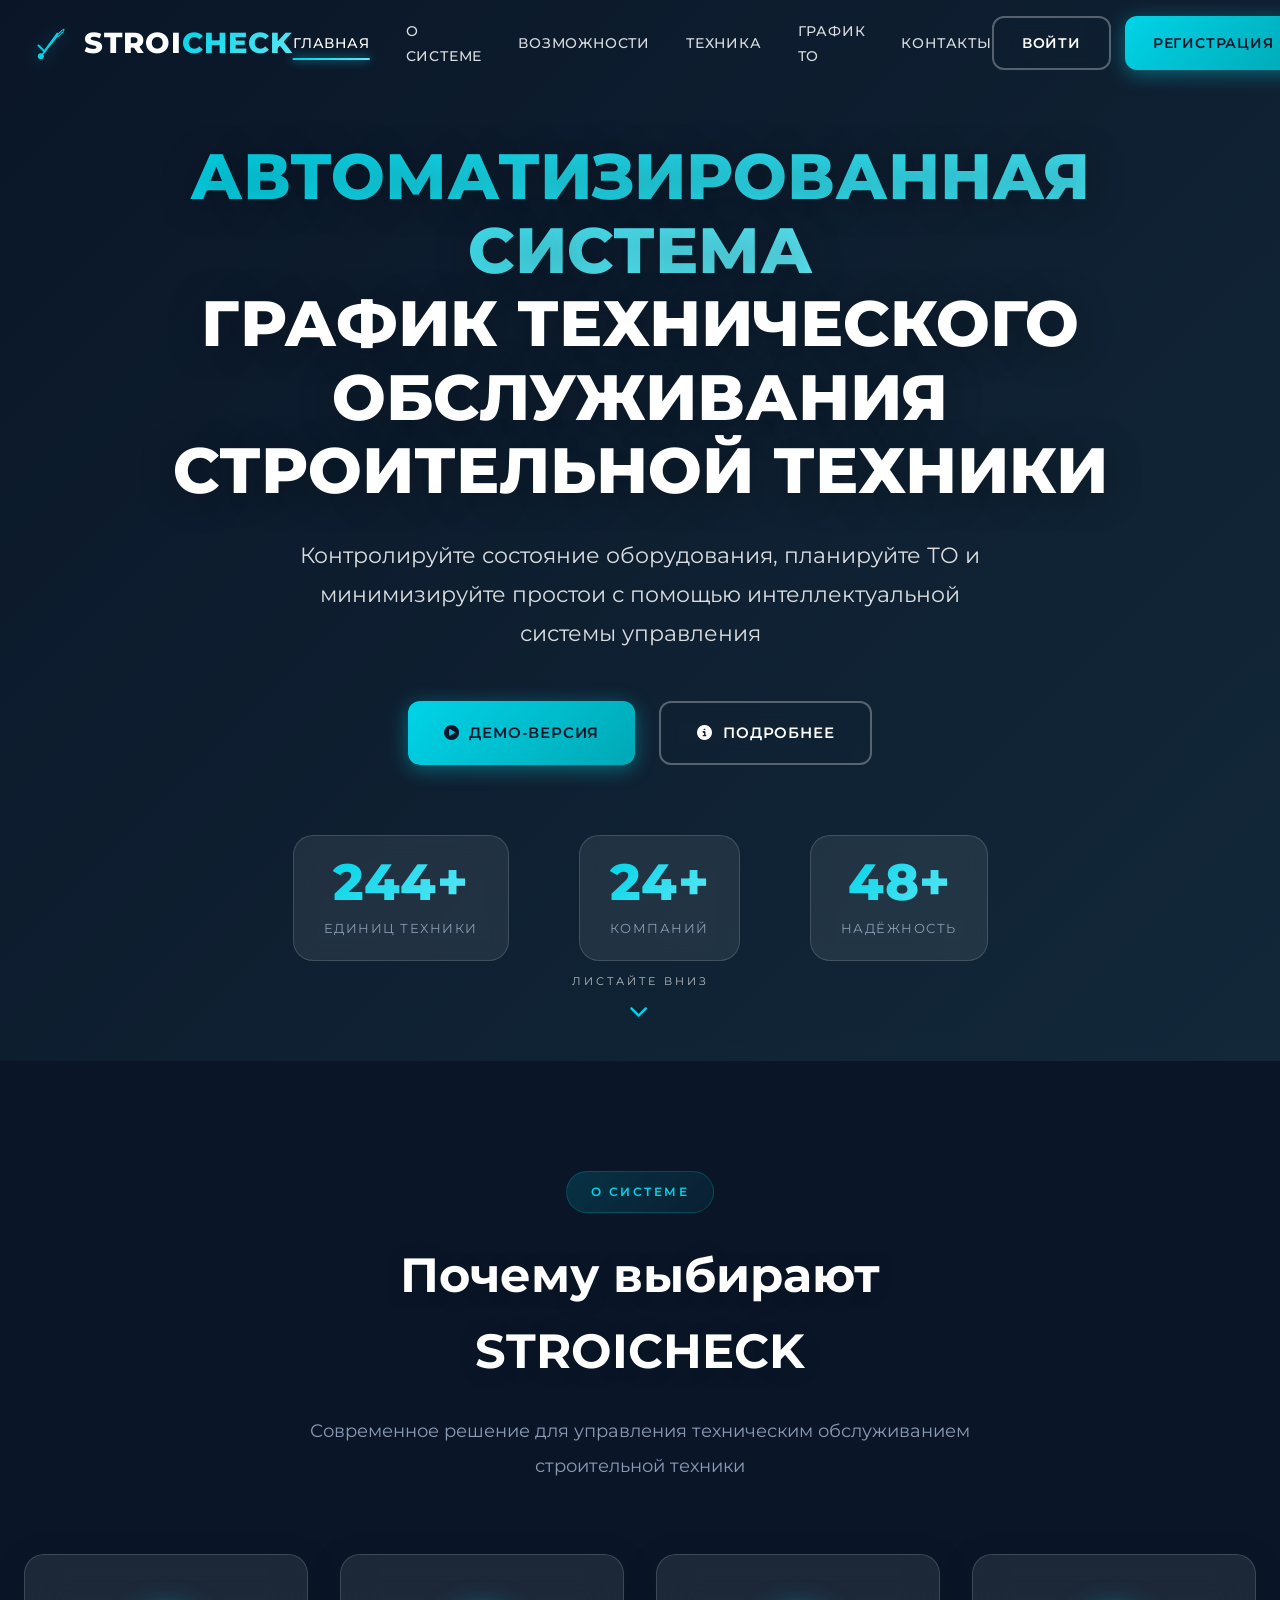
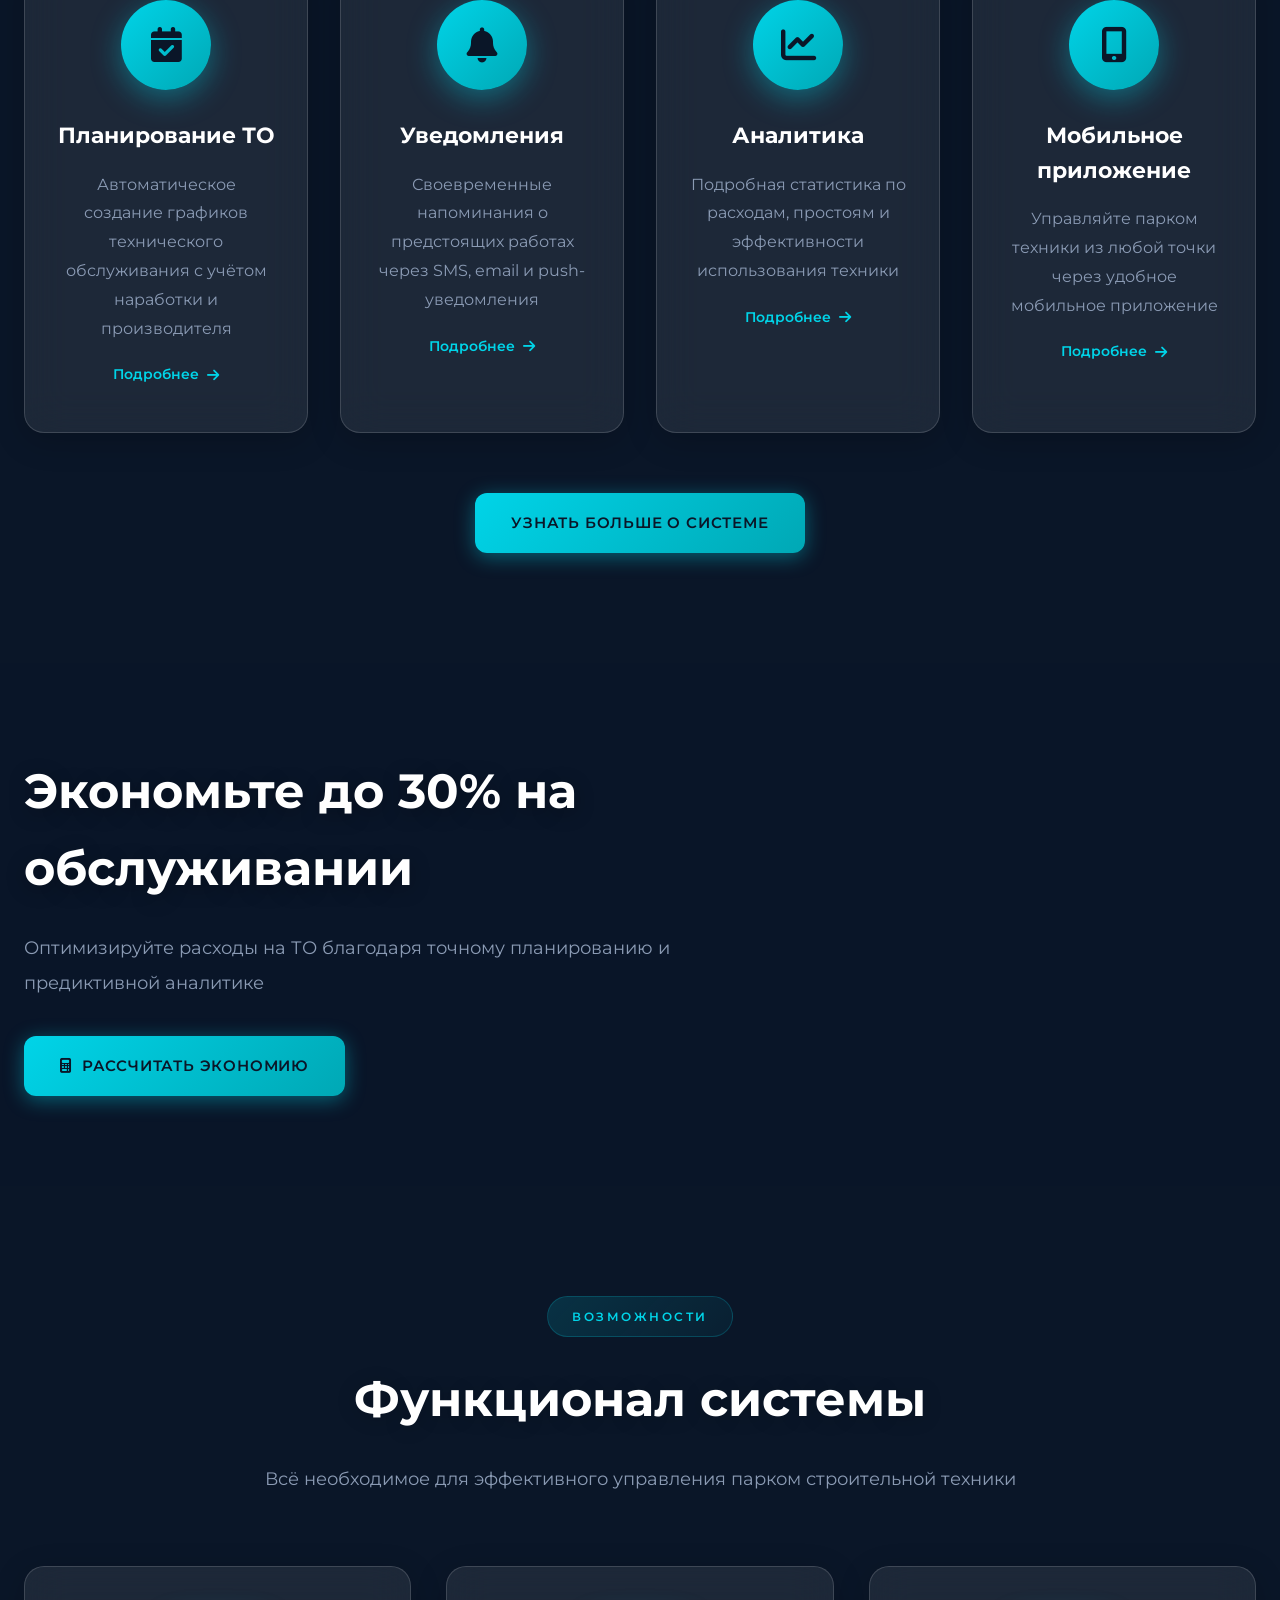
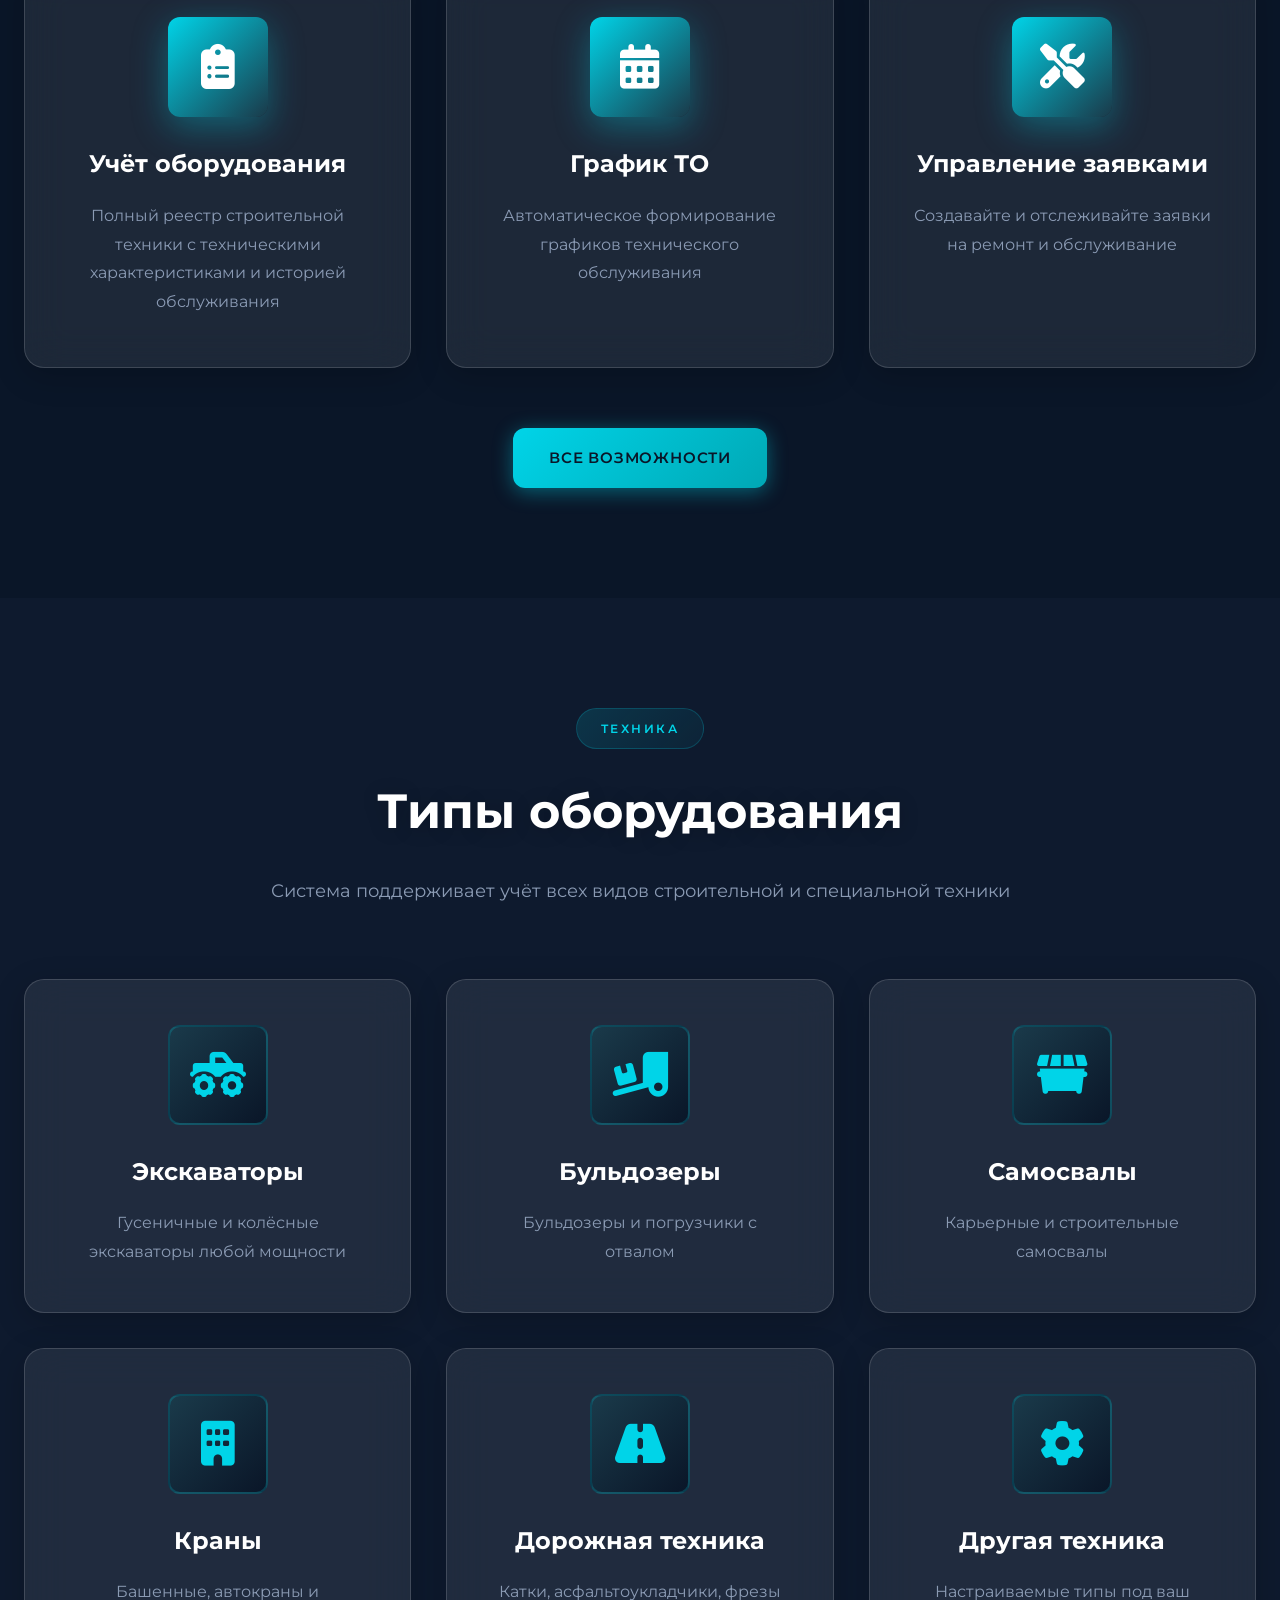
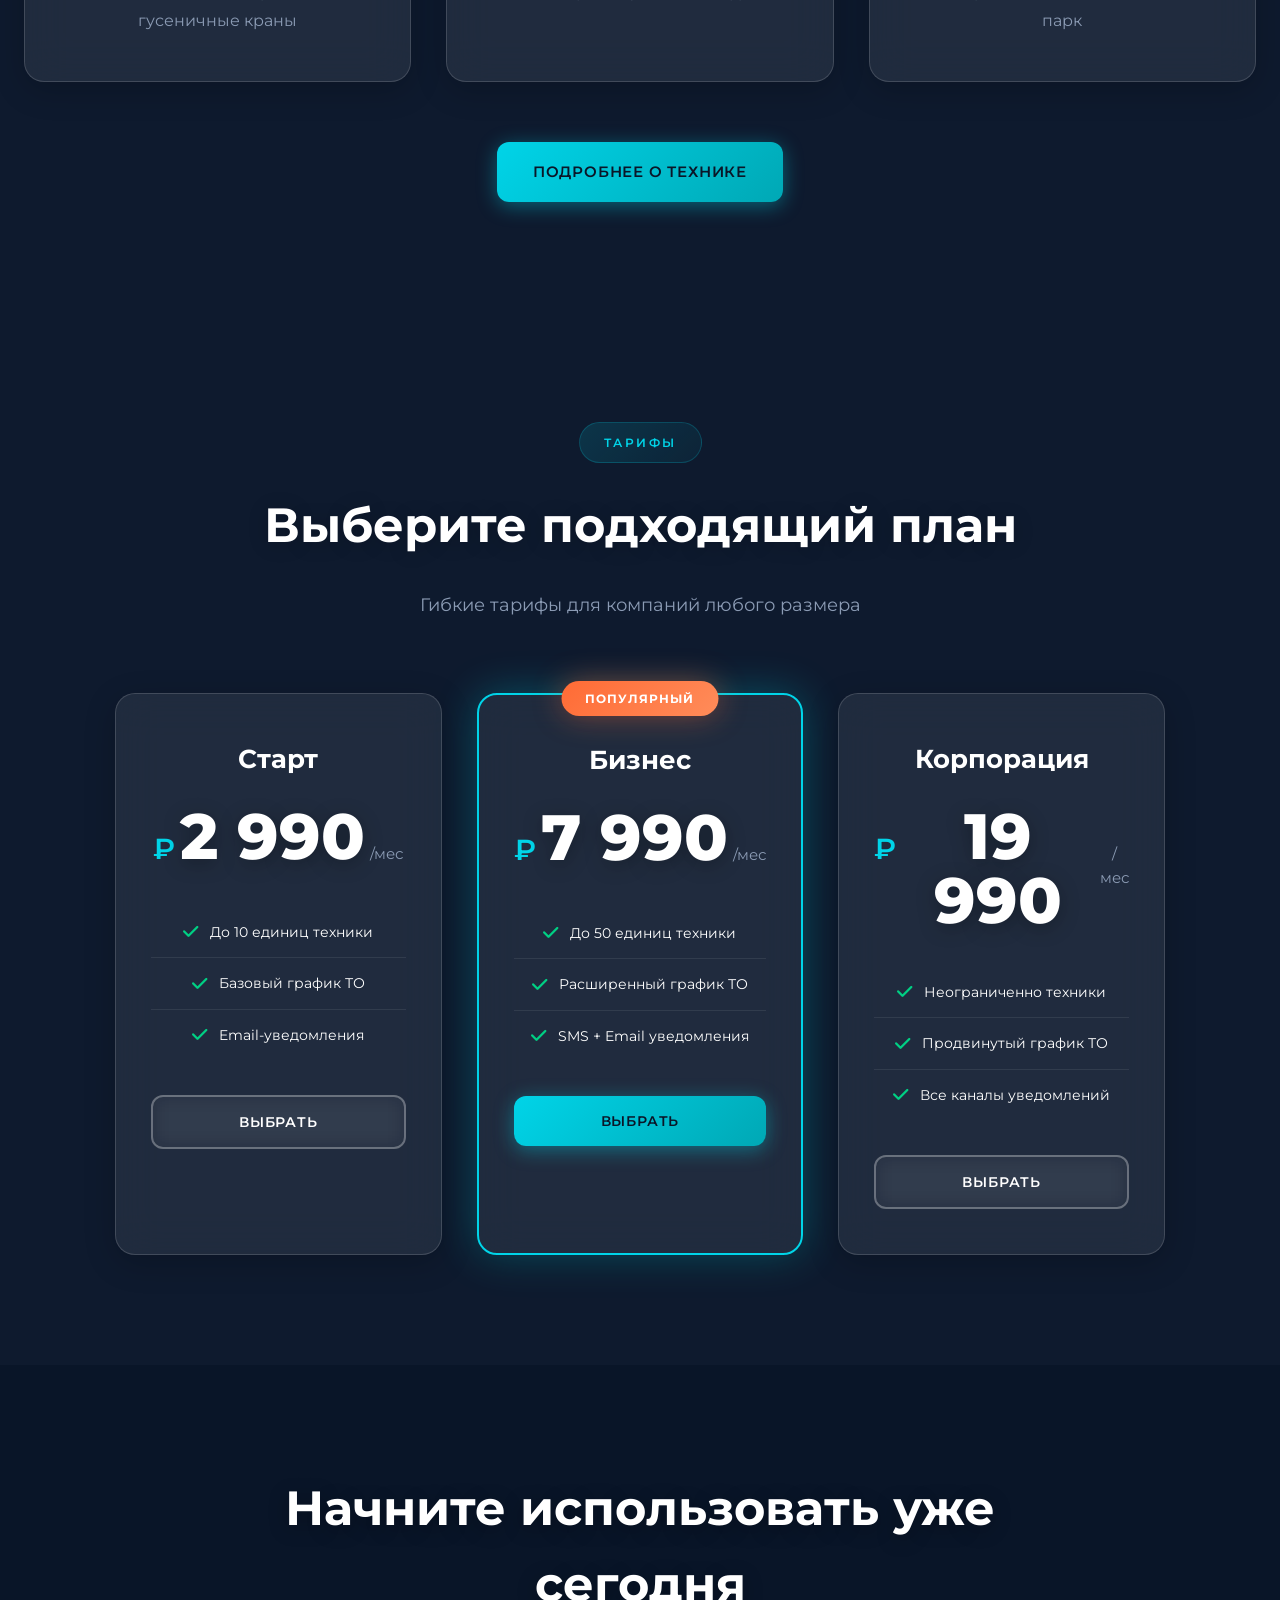
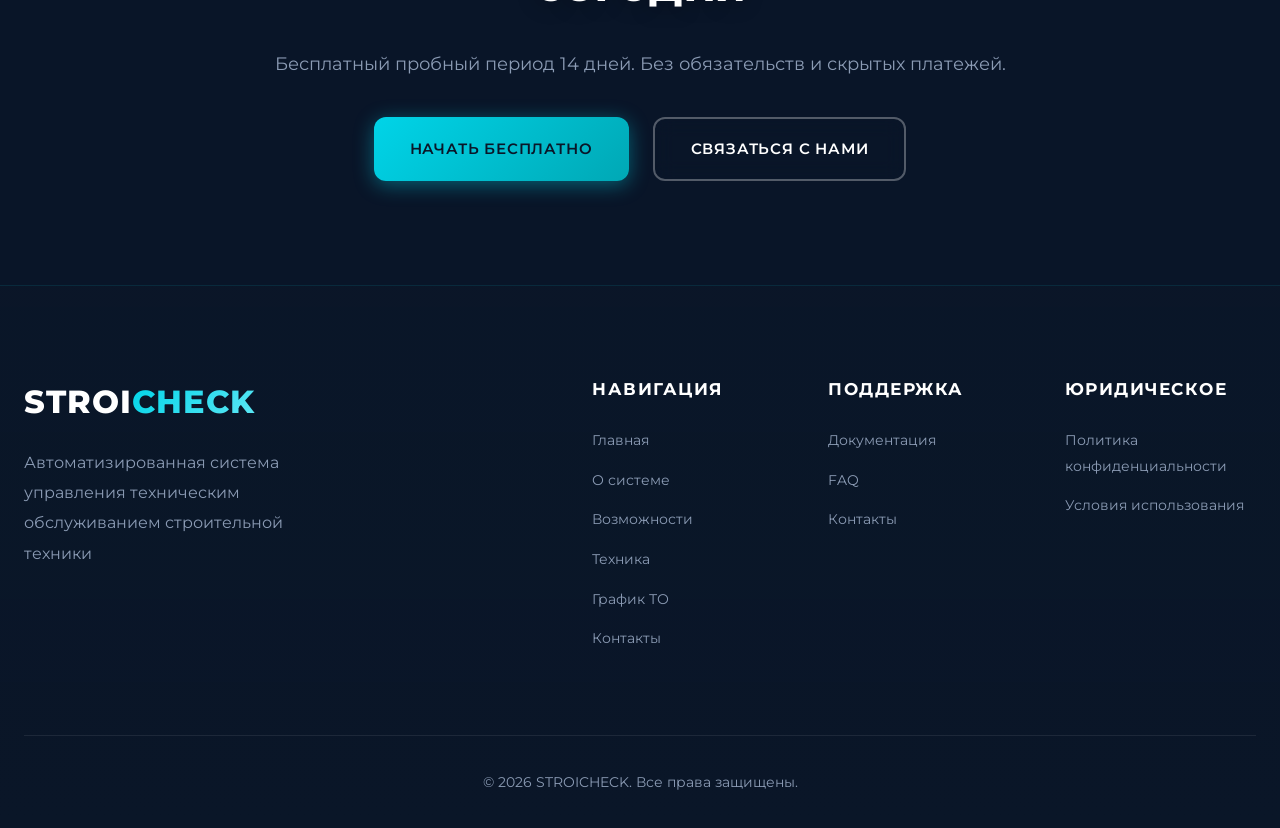
==== index.html @ 8dadb715 "Add files via upload" ====
<!DOCTYPE html>
<html lang="ru">

<head>
    <meta charset="UTF-8">
    <meta name="viewport" content="width=device-width, initial-scale=1.0">
    <title>STROICHECK - Автоматизированная система техобслуживания строительной техники</title>
    <link rel="stylesheet" href="style.css">
    <link href="https://fonts.googleapis.com/css2?family=Montserrat:wght@300;400;500;600;700;800&display=swap"
        rel="stylesheet">
    <link rel="stylesheet" href="https://cdnjs.cloudflare.com/ajax/libs/font-awesome/6.4.0/css/all.min.css">
</head>

<body>
    <!-- Navigation -->
    <nav class="navbar" id="navbar">
        <div class="container">
            <div class="nav-wrapper">
                <a href="index.html" class="logo">
                    <svg class="logo-icon" viewBox="0 0 200 200" xmlns="http://www.w3.org/2000/svg">
                        <!-- Checkmark -->
                        <g>
                            <!-- Left part of checkmark -->
                            <path d="M 60 110 L 85 135" stroke="currentColor" stroke-width="8" fill="none"
                                stroke-linecap="round" stroke-linejoin="round" />
                            <!-- Right part of checkmark -->
                            <path d="M 85 135 L 140 60" stroke="currentColor" stroke-width="8" fill="none"
                                stroke-linecap="round" stroke-linejoin="round" />
                        </g>
                        <!-- Crane -->
                        <g>
                            <!-- Crane base (pulley) -->
                            <circle cx="70" cy="155" r="12" fill="currentColor" />
                            <rect x="58" y="150" width="24" height="10" rx="5" fill="currentColor" />

                            <!-- Crane arm (boom) -->
                            <line x1="70" y1="155" x2="140" y2="70" stroke="currentColor" stroke-width="6"
                                stroke-linecap="round" />

                            <!-- Crane jib (lattice pattern) -->
                            <g stroke="currentColor" stroke-width="4" fill="none" stroke-linecap="round">
                                <line x1="140" y1="70" x2="160" y2="50" />
                                <line x1="142" y1="74" x2="162" y2="54" />
                                <line x1="138" y1="66" x2="158" y2="46" />
                            </g>

                            <!-- Hook -->
                            <g fill="currentColor">
                                <circle cx="165" cy="45" r="4" />
                                <path d="M 165 49 Q 165 55 162 58 Q 160 60 158 58" fill="none" stroke="currentColor"
                                    stroke-width="3" stroke-linecap="round" />
                            </g>
                        </g>
                    </svg>
                    <span class="logo-text">STROI<span class="logo-accent">CHECK</span></span>
                </a>
                <ul class="nav-menu" id="navMenu">
                    <li><a href="index.html" class="nav-link active">Главная</a></li>
                    <li><a href="about.html" class="nav-link">О системе</a></li>
                    <li><a href="features.html" class="nav-link">Возможности</a></li>
                    <li><a href="equipment.html" class="nav-link">Техника</a></li>
                    <li><a href="schedule.html" class="nav-link">График ТО</a></li>
                    <li><a href="contact.html" class="nav-link">Контакты</a></li>
                </ul>
                <div class="nav-actions">
                    <a href="#" class="btn btn-outline" onclick="showModal(); return false;">Войти</a>
                    <a href="#" class="btn btn-primary" onclick="showModal(); return false;">Регистрация</a>
                </div>
                <button class="mobile-toggle" id="mobileToggle">
                    <span></span>
                    <span></span>
                    <span></span>
                </button>
            </div>
        </div>
    </nav>

    <!-- Hero Section -->
    <section class="hero">
        <div class="hero-video">
            <div class="hero-overlay"></div>
            <div class="hero-bg"></div>
        </div>
        <div class="hero-content">
            <div class="container">
                <div class="hero-text">
                    <h1 class="hero-title">
                        <span class="highlight">Автоматизированная система</span><br>
                        График технического<br>обслуживания<br>строительной техники
                    </h1>
                    <p class="hero-subtitle">
                        Контролируйте состояние оборудования, планируйте ТО и минимизируйте простои
                        с помощью интеллектуальной системы управления
                    </p>
                    <div class="hero-buttons">
                        <a href="#" class="btn btn-primary btn-lg" onclick="showModal(); return false;">
                            <i class="fas fa-play-circle"></i> Демо-версия
                        </a>
                        <a href="about.html" class="btn btn-outline btn-lg">
                            <i class="fas fa-info-circle"></i> Подробнее
                        </a>
                    </div>
                    <div class="hero-stats">
                        <div class="stat-item">
                            <span class="stat-number">500+</span>
                            <span class="stat-label">Единиц техники</span>
                        </div>
                        <div class="stat-item">
                            <span class="stat-number">50+</span>
                            <span class="stat-label">Компаний</span>
                        </div>
                        <div class="stat-item">
                            <span class="stat-number">99%</span>
                            <span class="stat-label">Надёжность</span>
                        </div>
                    </div>
                </div>
            </div>
        </div>
        <div class="scroll-indicator">
            <span>Листайте вниз</span>
            <i class="fas fa-chevron-down"></i>
        </div>
    </section>

    <!-- Quick About Section -->
    <section class="about section">
        <div class="container">
            <div class="section-header">
                <span class="section-tag">О системе</span>
                <h2 class="section-title">Почему выбирают STROICHECK</h2>
                <p class="section-subtitle">
                    Современное решение для управления техническим обслуживанием строительной техники
                </p>
            </div>
            <div class="about-grid">
                <div class="about-card">
                    <div class="about-icon">
                        <i class="fas fa-calendar-check"></i>
                    </div>
                    <h3>Планирование ТО</h3>
                    <p>Автоматическое создание графиков технического обслуживания с учётом наработки и производителя</p>
                    <a href="about.html" class="card-link">Подробнее <i class="fas fa-arrow-right"></i></a>
                </div>
                <div class="about-card">
                    <div class="about-icon">
                        <i class="fas fa-bell"></i>
                    </div>
                    <h3>Уведомления</h3>
                    <p>Своевременные напоминания о предстоящих работах через SMS, email и push-уведомления</p>
                    <a href="about.html" class="card-link">Подробнее <i class="fas fa-arrow-right"></i></a>
                </div>
                <div class="about-card">
                    <div class="about-icon">
                        <i class="fas fa-chart-line"></i>
                    </div>
                    <h3>Аналитика</h3>
                    <p>Подробная статистика по расходам, простоям и эффективности использования техники</p>
                    <a href="about.html" class="card-link">Подробнее <i class="fas fa-arrow-right"></i></a>
                </div>
                <div class="about-card">
                    <div class="about-icon">
                        <i class="fas fa-mobile-alt"></i>
                    </div>
                    <h3>Мобильное приложение</h3>
                    <p>Управляйте парком техники из любой точки через удобное мобильное приложение</p>
                    <a href="about.html" class="card-link">Подробнее <i class="fas fa-arrow-right"></i></a>
                </div>
            </div>
            <div class="section-cta">
                <a href="about.html" class="btn btn-primary btn-lg">Узнать больше о системе</a>
            </div>
        </div>
    </section>

    <!-- Parallax CTA Section -->
    <section class="parallax-section parallax-1">
        <div class="parallax-overlay"></div>
        <div class="parallax-content">
            <div class="container">
                <div class="parallax-text">
                    <h2>Экономьте до 30% на обслуживании</h2>
                    <p>Оптимизируйте расходы на ТО благодаря точному планированию и предиктивной аналитике</p>
                    <a href="features.html" class="btn btn-primary btn-lg">
                        <i class="fas fa-calculator"></i> Рассчитать экономию
                    </a>
                </div>
            </div>
        </div>
    </section>

    <!-- Features Preview Section -->
    <section class="features section">
        <div class="container">
            <div class="section-header">
                <span class="section-tag">Возможности</span>
                <h2 class="section-title">Функционал системы</h2>
                <p class="section-subtitle">
                    Всё необходимое для эффективного управления парком строительной техники
                </p>
            </div>
            <div class="features-preview">
                <div class="feature-preview-item">
                    <div class="preview-icon">
                        <i class="fas fa-clipboard-list"></i>
                    </div>
                    <h3>Учёт оборудования</h3>
                    <p>Полный реестр строительной техники с техническими характеристиками и историей обслуживания</p>
                </div>
                <div class="feature-preview-item">
                    <div class="preview-icon">
                        <i class="fas fa-calendar-alt"></i>
                    </div>
                    <h3>График ТО</h3>
                    <p>Автоматическое формирование графиков технического обслуживания</p>
                </div>
                <div class="feature-preview-item">
                    <div class="preview-icon">
                        <i class="fas fa-tools"></i>
                    </div>
                    <h3>Управление заявками</h3>
                    <p>Создавайте и отслеживайте заявки на ремонт и обслуживание</p>
                </div>
            </div>
            <div class="section-cta">
                <a href="features.html" class="btn btn-primary btn-lg">Все возможности</a>
            </div>
        </div>
    </section>

    <!-- Equipment Preview Section -->
    <section class="equipment section">
        <div class="container">
            <div class="section-header">
                <span class="section-tag">Техника</span>
                <h2 class="section-title">Типы оборудования</h2>
                <p class="section-subtitle">
                    Система поддерживает учёт всех видов строительной и специальной техники
                </p>
            </div>
            <div class="equipment-grid">
                <div class="equipment-card">
                    <div class="equipment-icon">
                        <i class="fas fa-truck-monster"></i>
                    </div>
                    <h3>Экскаваторы</h3>
                    <p>Гусеничные и колёсные экскаваторы любой мощности</p>
                </div>
                <div class="equipment-card">
                    <div class="equipment-icon">
                        <i class="fas fa-truck-loading"></i>
                    </div>
                    <h3>Бульдозеры</h3>
                    <p>Бульдозеры и погрузчики с отвалом</p>
                </div>
                <div class="equipment-card">
                    <div class="equipment-icon">
                        <i class="fas fa-dumpster"></i>
                    </div>
                    <h3>Самосвалы</h3>
                    <p>Карьерные и строительные самосвалы</p>
                </div>
                <div class="equipment-card">
                    <div class="equipment-icon">
                        <i class="fas fa-building"></i>
                    </div>
                    <h3>Краны</h3>
                    <p>Башенные, автокраны и гусеничные краны</p>
                </div>
                <div class="equipment-card">
                    <div class="equipment-icon">
                        <i class="fas fa-road"></i>
                    </div>
                    <h3>Дорожная техника</h3>
                    <p>Катки, асфальтоукладчики, фрезы</p>
                </div>
                <div class="equipment-card">
                    <div class="equipment-icon">
                        <i class="fas fa-cog"></i>
                    </div>
                    <h3>Другая техника</h3>
                    <p>Настраиваемые типы под ваш парк</p>
                </div>
            </div>
            <div class="section-cta">
                <a href="equipment.html" class="btn btn-primary btn-lg">Подробнее о технике</a>
            </div>
        </div>
    </section>

    <!-- Pricing Preview Section -->
    <section class="pricing section">
        <div class="container">
            <div class="section-header">
                <span class="section-tag">Тарифы</span>
                <h2 class="section-title">Выберите подходящий план</h2>
                <p class="section-subtitle">
                    Гибкие тарифы для компаний любого размера
                </p>
            </div>
            <div class="pricing-grid">
                <div class="pricing-card">
                    <div class="pricing-header">
                        <h3>Старт</h3>
                        <div class="pricing-price">
                            <span class="currency">₽</span>
                            <span class="amount">2 990</span>
                            <span class="period">/мес</span>
                        </div>
                    </div>
                    <ul class="pricing-features">
                        <li><i class="fas fa-check"></i> До 10 единиц техники</li>
                        <li><i class="fas fa-check"></i> Базовый график ТО</li>
                        <li><i class="fas fa-check"></i> Email-уведомления</li>
                    </ul>
                    <a href="#" class="btn btn-outline btn-block" onclick="showModal(); return false;">Выбрать</a>
                </div>
                <div class="pricing-card popular">
                    <div class="pricing-badge">Популярный</div>
                    <div class="pricing-header">
                        <h3>Бизнес</h3>
                        <div class="pricing-price">
                            <span class="currency">₽</span>
                            <span class="amount">7 990</span>
                            <span class="period">/мес</span>
                        </div>
                    </div>
                    <ul class="pricing-features">
                        <li><i class="fas fa-check"></i> До 50 единиц техники</li>
                        <li><i class="fas fa-check"></i> Расширенный график ТО</li>
                        <li><i class="fas fa-check"></i> SMS + Email уведомления</li>
                    </ul>
                    <a href="#" class="btn btn-primary btn-block" onclick="showModal(); return false;">Выбрать</a>
                </div>
                <div class="pricing-card">
                    <div class="pricing-header">
                        <h3>Корпорация</h3>
                        <div class="pricing-price">
                            <span class="currency">₽</span>
                            <span class="amount">19 990</span>
                            <span class="period">/мес</span>
                        </div>
                    </div>
                    <ul class="pricing-features">
                        <li><i class="fas fa-check"></i> Неограниченно техники</li>
                        <li><i class="fas fa-check"></i> Продвинутый график ТО</li>
                        <li><i class="fas fa-check"></i> Все каналы уведомлений</li>
                    </ul>
                    <a href="#" class="btn btn-outline btn-block" onclick="showModal(); return false;">Выбрать</a>
                </div>
            </div>
        </div>
    </section>

    <!-- CTA Section -->
    <section class="parallax-section parallax-2">
        <div class="parallax-overlay"></div>
        <div class="parallax-content">
            <div class="container">
                <div class="parallax-text center">
                    <h2>Начните использовать уже сегодня</h2>
                    <p>Бесплатный пробный период 14 дней. Без обязательств и скрытых платежей.</p>
                    <div class="parallax-buttons">
                        <a href="#" class="btn btn-primary btn-lg" onclick="showModal(); return false;">Начать
                            бесплатно</a>
                        <a href="contact.html" class="btn btn-outline btn-lg">Связаться с нами</a>
                    </div>
                </div>
            </div>
        </div>
    </section>

    <!-- Footer -->
    <footer class="footer">
        <div class="container">
            <div class="footer-wrapper">
                <div class="footer-brand">
                    <span class="footer-logo-text">STROI<span class="logo-accent">CHECK</span></span>
                    <p>Автоматизированная система управления техническим обслуживанием строительной техники</p>
                </div>
                <div class="footer-links">
                    <div class="footer-column">
                        <h4>Навигация</h4>
                        <ul>
                            <li><a href="index.html">Главная</a></li>
                            <li><a href="about.html">О системе</a></li>
                            <li><a href="features.html">Возможности</a></li>
                            <li><a href="equipment.html">Техника</a></li>
                            <li><a href="schedule.html">График ТО</a></li>
                            <li><a href="contact.html">Контакты</a></li>
                        </ul>
                    </div>
                    <div class="footer-column">
                        <h4>Поддержка</h4>
                        <ul>
                            <li><a href="#" onclick="showModal(); return false;">Документация</a></li>
                            <li><a href="#" onclick="showModal(); return false;">FAQ</a></li>
                            <li><a href="contact.html">Контакты</a></li>
                        </ul>
                    </div>
                    <div class="footer-column">
                        <h4>Юридическое</h4>
                        <ul>
                            <li><a href="#" onclick="showModal(); return false;">Политика конфиденциальности</a></li>
                            <li><a href="#" onclick="showModal(); return false;">Условия использования</a></li>
                        </ul>
                    </div>
                </div>
            </div>
            <div class="footer-bottom">
                <p>&copy; 2026 STROICHECK. Все права защищены.</p>
            </div>
        </div>
    </footer>

    <!-- Modal -->
    <div class="modal" id="modal">
        <div class="modal-content">
            <button class="modal-close" id="modalClose" onclick="hideModal()"><i class="fas fa-times"></i></button>
            <div class="modal-body">
                <h3>Скоро!</h3>
                <p>Эта функция находится в разработке. Следите за обновлениями потому что делал всё это только одиин
                    бедный студент!</p>
            </div>
        </div>
    </div>

    <script src="main.js"></script>
</body>

</html>
---- style.css ----
/* ========================================
   STROICHECK - Construction Equipment Maintenance System
   Enhanced Modern Stylesheet
   ======================================== */

/* CSS Variables */
:root {
    --primary: #00d4e8;
    --primary-dark: #00a8b5;
    --primary-light: #5ee7f5;
    --secondary: #1a3a4a;
    --accent: #ff6b35;
    --accent-glow: rgba(255, 107, 53, 0.4);
    --dark: #0a1628;
    --dark-light: #121f35;
    --dark-card: rgba(18, 31, 53, 0.7);
    --light: #ffffff;
    --gray: #8b9bb4;
    --gray-light: #e8ecf2;
    --success: #00d084;
    --warning: #ffb800;
    --danger: #ff4757;

    --font-main: 'Montserrat', sans-serif;

    --shadow-sm: 0 2px 8px rgba(0, 0, 0, 0.1);
    --shadow-md: 0 8px 24px rgba(0, 0, 0, 0.15);
    --shadow-lg: 0 16px 48px rgba(0, 0, 0, 0.2);
    --shadow-xl: 0 24px 80px rgba(0, 0, 0, 0.3);
    --shadow-glow: 0 0 40px rgba(0, 212, 232, 0.3);
    --shadow-accent: 0 0 30px rgba(255, 107, 53, 0.4);

    --transition-fast: 0.2s cubic-bezier(0.4, 0, 0.2, 1);
    --transition-normal: 0.3s cubic-bezier(0.4, 0, 0.2, 1);
    --transition-slow: 0.5s cubic-bezier(0.4, 0, 0.2, 1);

    --border-radius: 12px;
    --border-radius-lg: 20px;
    --border-radius-xl: 28px;

    --glass-bg: rgba(255, 255, 255, 0.08);
    --glass-border: rgba(255, 255, 255, 0.15);
    --glass-shadow: 0 8px 32px rgba(0, 0, 0, 0.2);
}

/* Reset & Base */
*,
*::before,
*::after {
    margin: 0;
    padding: 0;
    box-sizing: border-box;
}

html {
    scroll-behavior: smooth;
    font-size: 16px;
}

body {
    font-family: var(--font-main);
    color: var(--light);
    line-height: 1.6;
    overflow-x: hidden;
    background: var(--dark);
    background-image:
        radial-gradient(ellipse at 20% 20%, rgba(0, 212, 232, 0.08) 0%, transparent 50%),
        radial-gradient(ellipse at 80% 80%, rgba(255, 107, 53, 0.05) 0%, transparent 50%),
        radial-gradient(ellipse at 50% 50%, rgba(0, 168, 181, 0.03) 0%, transparent 70%);
    background-attachment: fixed;
}

a {
    text-decoration: none;
    color: inherit;
    transition: var(--transition-normal);
}

ul {
    list-style: none;
}

img {
    max-width: 100%;
    height: auto;
}

.container {
    max-width: 1280px;
    margin: 0 auto;
    padding: 0 24px;
}

/* ========================================
   Logo Styles
   ======================================== */
.logo {
    display: flex;
    align-items: center;
    gap: 12px;
    text-decoration: none;
    transition: var(--transition-normal);
}

.logo:hover {
    transform: scale(1.02);
}

.logo-icon {
    height: 48px;
    width: 48px;
    color: var(--primary);
    filter: drop-shadow(0 2px 8px rgba(0, 212, 232, 0.3));
    transition: var(--transition-normal);
}

.logo:hover .logo-icon {
    filter: drop-shadow(0 4px 16px rgba(0, 212, 232, 0.5));
    color: var(--primary-light);
}

.logo-text {
    font-size: 1.8rem;
    font-weight: 800;
    color: var(--light);
    letter-spacing: 1px;
}

.logo-accent {
    background: linear-gradient(135deg, var(--primary) 0%, var(--primary-light) 100%);
    -webkit-background-clip: text;
    -webkit-text-fill-color: transparent;
    background-clip: text;
}

.footer-logo-text {
    font-size: 2rem;
    font-weight: 800;
    color: var(--light);
    letter-spacing: 1px;
    display: inline-block;
    margin-bottom: 20px;
}

/* ========================================
   Buttons - Enhanced
   ======================================== */
.btn {
    display: inline-flex;
    align-items: center;
    justify-content: center;
    gap: 10px;
    padding: 14px 28px;
    font-family: var(--font-main);
    font-size: 14px;
    font-weight: 600;
    border: none;
    border-radius: var(--border-radius);
    cursor: pointer;
    transition: all var(--transition-normal);
    text-transform: uppercase;
    letter-spacing: 0.8px;
    position: relative;
    overflow: hidden;
}

.btn::before {
    content: '';
    position: absolute;
    top: 0;
    left: -100%;
    width: 100%;
    height: 100%;
    background: linear-gradient(90deg, transparent, rgba(255, 255, 255, 0.2), transparent);
    transition: left 0.5s ease;
}

.btn:hover::before {
    left: 100%;
}

.btn-primary {
    background: linear-gradient(135deg, var(--primary) 0%, var(--primary-dark) 100%);
    color: var(--dark);
    box-shadow: 0 4px 20px rgba(0, 212, 232, 0.4);
}

.btn-primary:hover {
    transform: translateY(-3px);
    box-shadow: 0 8px 30px rgba(0, 212, 232, 0.5), 0 0 20px rgba(0, 212, 232, 0.3);
}

.btn-outline {
    background: transparent;
    color: var(--light);
    border: 2px solid rgba(255, 255, 255, 0.3);
    backdrop-filter: blur(10px);
}

.btn-outline:hover {
    background: rgba(255, 255, 255, 0.1);
    border-color: var(--primary);
    box-shadow: 0 0 20px rgba(0, 212, 232, 0.3);
    transform: translateY(-3px);
}

.btn-lg {
    padding: 18px 36px;
    font-size: 15px;
}

.btn-block {
    width: 100%;
}

/* ========================================
   Navigation - Glassmorphism
   ======================================== */
.navbar {
    position: fixed;
    top: 0;
    left: 0;
    right: 0;
    z-index: 1000;
    padding: 16px 0;
    transition: all var(--transition-normal);
}

.navbar.scrolled {
    background: rgba(10, 22, 40, 0.85);
    backdrop-filter: blur(20px);
    -webkit-backdrop-filter: blur(20px);
    padding: 12px 0;
    box-shadow: 0 4px 30px rgba(0, 0, 0, 0.3);
    border-bottom: 1px solid rgba(255, 255, 255, 0.08);
}

.nav-wrapper {
    display: flex;
    align-items: center;
    justify-content: space-between;
}

.logo img {
    height: 52px;
    width: auto;
    filter: drop-shadow(0 2px 8px rgba(0, 212, 232, 0.3));
    transition: var(--transition-normal);
}

.logo:hover img {
    filter: drop-shadow(0 4px 16px rgba(0, 212, 232, 0.5));
    transform: scale(1.02);
}

.nav-menu {
    display: flex;
    align-items: center;
    gap: 36px;
}

.nav-link {
    color: rgba(255, 255, 255, 0.85);
    font-size: 14px;
    font-weight: 500;
    text-transform: uppercase;
    letter-spacing: 0.8px;
    position: relative;
    padding: 8px 0;
}

.nav-link::after {
    content: '';
    position: absolute;
    bottom: 0;
    left: 50%;
    width: 0;
    height: 2px;
    background: linear-gradient(90deg, var(--primary), var(--primary-light));
    transition: all var(--transition-normal);
    transform: translateX(-50%);
    box-shadow: 0 0 10px var(--primary);
}

.nav-link:hover,
.nav-link.active {
    color: var(--light);
}

.nav-link:hover::after,
.nav-link.active::after {
    width: 100%;
}

.nav-actions {
    display: flex;
    gap: 14px;
}

.mobile-toggle {
    display: none;
    flex-direction: column;
    gap: 5px;
    background: none;
    border: none;
    cursor: pointer;
    padding: 8px;
}

.mobile-toggle span {
    display: block;
    width: 26px;
    height: 2px;
    background: var(--light);
    transition: var(--transition-normal);
    border-radius: 2px;
}

/* ========================================
   Hero Section - Enhanced
   ======================================== */
.hero {
    position: relative;
    min-height: 100vh;
    display: flex;
    align-items: center;
    justify-content: center;
    overflow: hidden;
}

.hero-video {
    position: absolute;
    top: 0;
    left: 0;
    width: 100%;
    height: 100%;
    z-index: -1;
}

.hero-bg {
    position: absolute;
    top: 0;
    left: 0;
    width: 100%;
    height: 100%;
    background:
        radial-gradient(ellipse at 20% 80%, rgba(0, 212, 232, 0.15) 0%, transparent 50%),
        radial-gradient(ellipse at 80% 20%, rgba(255, 107, 53, 0.1) 0%, transparent 40%),
        linear-gradient(135deg, var(--dark) 0%, var(--secondary) 50%, var(--dark) 100%);
    background-size: 400% 400%;
    animation: gradientShift 20s ease infinite;
}

@keyframes gradientShift {

    0%,
    100% {
        background-position: 0% 50%;
    }

    50% {
        background-position: 100% 50%;
    }
}

.hero-overlay {
    position: absolute;
    top: 0;
    left: 0;
    width: 100%;
    height: 100%;
    background: linear-gradient(180deg, rgba(10, 22, 40, 0.3) 0%, rgba(10, 22, 40, 0.7) 100%);
}

.hero-content {
    position: relative;
    z-index: 1;
    padding: 140px 0 100px;
    text-align: center;
}

.hero-title {
    font-size: clamp(2.2rem, 5.5vw, 4rem);
    font-weight: 800;
    color: var(--light);
    line-height: 1.15;
    margin-bottom: 28px;
    text-transform: uppercase;
    text-shadow: 0 4px 30px rgba(0, 0, 0, 0.3);
}

.hero-title .highlight {
    background: linear-gradient(135deg, var(--primary) 0%, var(--primary-light) 100%);
    -webkit-background-clip: text;
    -webkit-text-fill-color: transparent;
    background-clip: text;
    position: relative;
}

.hero-subtitle {
    font-size: clamp(1.1rem, 2.2vw, 1.35rem);
    color: rgba(255, 255, 255, 0.85);
    max-width: 720px;
    margin: 0 auto 48px;
    line-height: 1.8;
}

.hero-buttons {
    display: flex;
    gap: 24px;
    justify-content: center;
    flex-wrap: wrap;
    margin-bottom: 70px;
}

.hero-stats {
    display: flex;
    justify-content: center;
    gap: 70px;
    flex-wrap: wrap;
}

.stat-item {
    text-align: center;
    padding: 20px 30px;
    background: var(--glass-bg);
    backdrop-filter: blur(10px);
    border-radius: var(--border-radius-lg);
    border: 1px solid var(--glass-border);
    transition: var(--transition-normal);
}

.stat-item:hover {
    transform: translateY(-5px);
    box-shadow: var(--shadow-glow);
    border-color: rgba(0, 212, 232, 0.3);
}

.stat-number {
    display: block;
    font-size: 3.2rem;
    font-weight: 800;
    background: linear-gradient(135deg, var(--primary) 0%, var(--primary-light) 100%);
    -webkit-background-clip: text;
    -webkit-text-fill-color: transparent;
    background-clip: text;
    line-height: 1;
    margin-bottom: 8px;
}

.stat-label {
    font-size: 13px;
    color: var(--gray);
    text-transform: uppercase;
    letter-spacing: 1.5px;
}

.scroll-indicator {
    position: absolute;
    bottom: 40px;
    left: 50%;
    transform: translateX(-50%);
    display: flex;
    flex-direction: column;
    align-items: center;
    gap: 12px;
    color: rgba(255, 255, 255, 0.7);
    font-size: 11px;
    text-transform: uppercase;
    letter-spacing: 3px;
    animation: bounce 2.5s infinite;
}

.scroll-indicator i {
    font-size: 1.2rem;
    color: var(--primary);
}

@keyframes bounce {

    0%,
    20%,
    50%,
    80%,
    100% {
        transform: translateX(-50%) translateY(0);
    }

    40% {
        transform: translateX(-50%) translateY(-12px);
    }

    60% {
        transform: translateX(-50%) translateY(-6px);
    }
}

/* ========================================
   Page Header - Enhanced
   ======================================== */
.page-header {
    position: relative;
    min-height: 420px;
    display: flex;
    align-items: center;
    justify-content: center;
    margin-top: 0;
    overflow: hidden;
}

.page-header-bg {
    position: absolute;
    top: 0;
    left: 0;
    width: 100%;
    height: 100%;
    background:
        radial-gradient(ellipse at 30% 70%, rgba(0, 212, 232, 0.12) 0%, transparent 50%),
        linear-gradient(135deg, var(--secondary) 0%, var(--dark) 100%);
}

.page-header-overlay {
    position: absolute;
    top: 0;
    left: 0;
    width: 100%;
    height: 100%;
    background: rgba(10, 22, 40, 0.5);
}

.page-header-content {
    position: relative;
    z-index: 1;
    text-align: center;
    padding: 140px 0 70px;
}

.page-header h1 {
    font-size: clamp(2.8rem, 5.5vw, 4.2rem);
    font-weight: 800;
    color: var(--light);
    margin-bottom: 24px;
    text-transform: uppercase;
    text-shadow: 0 4px 20px rgba(0, 0, 0, 0.3);
}

.breadcrumbs {
    display: flex;
    align-items: center;
    justify-content: center;
    gap: 12px;
    color: rgba(255, 255, 255, 0.7);
    font-size: 14px;
}

.breadcrumbs a {
    color: var(--primary);
    position: relative;
}

.breadcrumbs a::after {
    content: '';
    position: absolute;
    bottom: -2px;
    left: 0;
    width: 0;
    height: 1px;
    background: var(--primary);
    transition: width var(--transition-normal);
}

.breadcrumbs a:hover::after {
    width: 100%;
}

/* ========================================
   Section Styles - Enhanced
   ======================================== */
.section {
    padding: 110px 0;
    position: relative;
}

.section-header {
    text-align: center;
    max-width: 760px;
    margin: 0 auto 70px;
}

.section-tag {
    display: inline-block;
    padding: 10px 24px;
    background: linear-gradient(135deg, rgba(0, 212, 232, 0.15) 0%, rgba(0, 212, 232, 0.05) 100%);
    color: var(--primary);
    font-size: 12px;
    font-weight: 600;
    text-transform: uppercase;
    letter-spacing: 2.5px;
    border-radius: 50px;
    margin-bottom: 24px;
    border: 1px solid rgba(0, 212, 232, 0.2);
}

.section-title {
    font-size: clamp(2.2rem, 4.5vw, 3rem);
    font-weight: 700;
    color: var(--light);
    margin-bottom: 24px;
    text-shadow: 0 2px 20px rgba(0, 0, 0, 0.2);
}

.section-subtitle {
    font-size: 1.15rem;
    color: var(--gray);
    line-height: 1.9;
}

.section-cta {
    text-align: center;
    margin-top: 60px;
}

/* ========================================
   About Section - Glass Cards
   ======================================== */
.about {
    background: transparent;
}

.about-grid {
    display: grid;
    grid-template-columns: repeat(auto-fit, minmax(280px, 1fr));
    gap: 32px;
}

.about-card {
    background: var(--glass-bg);
    backdrop-filter: blur(20px);
    -webkit-backdrop-filter: blur(20px);
    padding: 45px 32px;
    border-radius: var(--border-radius-lg);
    text-align: center;
    box-shadow: var(--glass-shadow);
    transition: all var(--transition-normal);
    border: 1px solid var(--glass-border);
    position: relative;
    overflow: hidden;
}

.about-card::before {
    content: '';
    position: absolute;
    top: 0;
    left: 0;
    right: 0;
    height: 3px;
    background: linear-gradient(90deg, var(--primary), var(--primary-light));
    transform: scaleX(0);
    transition: transform var(--transition-normal);
}

.about-card:hover {
    transform: translateY(-12px);
    box-shadow: var(--shadow-glow), var(--glass-shadow);
    border-color: rgba(0, 212, 232, 0.3);
}

.about-card:hover::before {
    transform: scaleX(1);
}

.about-icon {
    width: 90px;
    height: 90px;
    background: linear-gradient(135deg, var(--primary) 0%, var(--primary-dark) 100%);
    border-radius: 50%;
    display: flex;
    align-items: center;
    justify-content: center;
    margin: 0 auto 28px;
    font-size: 2.2rem;
    color: var(--dark);
    box-shadow: 0 8px 30px rgba(0, 212, 232, 0.4);
    transition: var(--transition-normal);
}

.about-card:hover .about-icon {
    transform: scale(1.1) rotate(5deg);
    box-shadow: 0 12px 40px rgba(0, 212, 232, 0.5);
}

.about-card h3 {
    font-size: 1.35rem;
    font-weight: 700;
    color: var(--light);
    margin-bottom: 18px;
}

.about-card p {
    color: var(--gray);
    line-height: 1.8;
    margin-bottom: 18px;
}

.card-link {
    color: var(--primary);
    font-weight: 600;
    font-size: 14px;
    display: inline-flex;
    align-items: center;
    gap: 8px;
}

.card-link:hover {
    color: var(--primary-light);
    gap: 12px;
}

.card-link i {
    transition: var(--transition-fast);
}

/* About Page Styles */
.about-intro-grid {
    display: grid;
    grid-template-columns: 1.2fr 1fr;
    gap: 70px;
    align-items: center;
}

.about-intro-content h2 {
    font-size: 2.4rem;
    font-weight: 700;
    color: var(--light);
    margin-bottom: 24px;
}

.about-intro-content p {
    color: var(--gray);
    line-height: 1.9;
    margin-bottom: 20px;
}

.about-stats-row {
    display: flex;
    gap: 50px;
    margin-top: 40px;
}

.about-stat {
    text-align: center;
    padding: 20px 25px;
    background: var(--glass-bg);
    backdrop-filter: blur(10px);
    border-radius: var(--border-radius);
    border: 1px solid var(--glass-border);
}

.about-stat-number {
    display: block;
    font-size: 2.8rem;
    font-weight: 800;
    background: linear-gradient(135deg, var(--primary) 0%, var(--primary-light) 100%);
    -webkit-background-clip: text;
    -webkit-text-fill-color: transparent;
    background-clip: text;
}

.about-stat-label {
    font-size: 13px;
    color: var(--gray);
    text-transform: uppercase;
    letter-spacing: 1px;
}

.about-image-placeholder {
    aspect-ratio: 1;
    background: linear-gradient(135deg, rgba(0, 212, 232, 0.2) 0%, rgba(26, 58, 74, 0.4) 100%);
    border-radius: var(--border-radius-lg);
    display: flex;
    align-items: center;
    justify-content: center;
    font-size: 6rem;
    color: var(--primary);
    border: 1px solid rgba(0, 212, 232, 0.2);
    box-shadow: var(--shadow-glow);
}

/* Mission Section */
.mission-section {
    background: rgba(18, 31, 53, 0.5);
}

.mission-grid {
    display: grid;
    grid-template-columns: 1fr 1.2fr;
    gap: 70px;
    align-items: center;
}

.mission-image-placeholder {
    aspect-ratio: 1;
    background: linear-gradient(135deg, rgba(26, 58, 74, 0.5) 0%, rgba(10, 22, 40, 0.7) 100%);
    border-radius: var(--border-radius-lg);
    display: flex;
    align-items: center;
    justify-content: center;
    font-size: 6rem;
    color: var(--accent);
    border: 1px solid rgba(255, 107, 53, 0.2);
    box-shadow: var(--shadow-accent);
}

.mission-content h2 {
    font-size: 2.4rem;
    font-weight: 700;
    color: var(--light);
    margin-bottom: 24px;
}

.mission-content p {
    color: var(--gray);
    line-height: 1.9;
    margin-bottom: 28px;
}

.mission-list {
    display: flex;
    flex-direction: column;
    gap: 16px;
}

.mission-list li {
    display: flex;
    align-items: center;
    gap: 14px;
    color: var(--light);
    font-weight: 500;
}

.mission-list li i {
    color: var(--success);
    font-size: 1.4rem;
}

/* About Features */
.about-features-grid {
    display: grid;
    grid-template-columns: repeat(auto-fit, minmax(480px, 1fr));
    gap: 35px;
}

.about-feature-card {
    background: var(--glass-bg);
    backdrop-filter: blur(20px);
    padding: 45px;
    border-radius: var(--border-radius-lg);
    box-shadow: var(--glass-shadow);
    border: 1px solid var(--glass-border);
    transition: var(--transition-normal);
}

.about-feature-card:hover {
    transform: translateY(-5px);
    box-shadow: var(--shadow-glow), var(--glass-shadow);
    border-color: rgba(0, 212, 232, 0.3);
}

.about-feature-icon {
    width: 75px;
    height: 75px;
    background: linear-gradient(135deg, var(--primary) 0%, var(--primary-dark) 100%);
    border-radius: var(--border-radius);
    display: flex;
    align-items: center;
    justify-content: center;
    font-size: 2.2rem;
    color: var(--dark);
    margin-bottom: 28px;
    box-shadow: 0 8px 25px rgba(0, 212, 232, 0.4);
}

.about-feature-card h3 {
    font-size: 1.6rem;
    font-weight: 700;
    color: var(--light);
    margin-bottom: 18px;
}

.about-feature-card>p {
    color: var(--gray);
    line-height: 1.8;
    margin-bottom: 24px;
}

.about-feature-card h4 {
    font-size: 13px;
    font-weight: 700;
    color: var(--primary);
    margin-bottom: 14px;
    text-transform: uppercase;
    letter-spacing: 1px;
}

.feature-sublist {
    display: flex;
    flex-direction: column;
    gap: 10px;
}

.feature-sublist li {
    color: var(--gray);
    font-size: 14px;
    padding-left: 18px;
    position: relative;
}

.feature-sublist li::before {
    content: '';
    position: absolute;
    left: 0;
    top: 50%;
    transform: translateY(-50%);
    width: 6px;
    height: 6px;
    background: var(--primary);
    border-radius: 50%;
    box-shadow: 0 0 8px var(--primary);
}

/* How It Works */
.how-it-works {
    background: rgba(18, 31, 53, 0.5);
}

.steps-grid {
    display: grid;
    grid-template-columns: repeat(auto-fit, minmax(260px, 1fr));
    gap: 35px;
}

.step-card {
    background: var(--glass-bg);
    backdrop-filter: blur(20px);
    padding: 50px 35px;
    border-radius: var(--border-radius-lg);
    text-align: center;
    box-shadow: var(--glass-shadow);
    position: relative;
    border: 1px solid var(--glass-border);
    transition: var(--transition-normal);
}

.step-card:hover {
    transform: translateY(-8px);
    box-shadow: var(--shadow-glow), var(--glass-shadow);
}

.step-number {
    position: absolute;
    top: -18px;
    left: 50%;
    transform: translateX(-50%);
    width: 45px;
    height: 45px;
    background: linear-gradient(135deg, var(--primary) 0%, var(--primary-dark) 100%);
    color: var(--dark);
    border-radius: 50%;
    display: flex;
    align-items: center;
    justify-content: center;
    font-weight: 700;
    font-size: 15px;
    box-shadow: 0 4px 20px rgba(0, 212, 232, 0.4);
}

.step-icon {
    width: 90px;
    height: 90px;
    background: linear-gradient(135deg, var(--secondary) 0%, var(--dark) 100%);
    border-radius: 50%;
    display: flex;
    align-items: center;
    justify-content: center;
    margin: 0 auto 28px;
    font-size: 2.2rem;
    color: var(--primary);
    border: 2px solid rgba(0, 212, 232, 0.2);
}

.step-card h3 {
    font-size: 1.4rem;
    font-weight: 700;
    color: var(--light);
    margin-bottom: 18px;
}

.step-card p {
    color: var(--gray);
    line-height: 1.8;
}

/* Testimonials */
.testimonials {
    background: transparent;
}

.testimonials-grid {
    display: grid;
    grid-template-columns: repeat(auto-fit, minmax(360px, 1fr));
    gap: 35px;
}

.testimonial-card {
    background: var(--glass-bg);
    backdrop-filter: blur(20px);
    padding: 45px;
    border-radius: var(--border-radius-lg);
    box-shadow: var(--glass-shadow);
    border: 1px solid var(--glass-border);
    transition: var(--transition-normal);
}

.testimonial-card:hover {
    transform: translateY(-5px);
    box-shadow: var(--shadow-lg);
}

.testimonial-rating {
    color: var(--warning);
    margin-bottom: 24px;
    font-size: 1.1rem;
}

.testimonial-text {
    color: var(--light);
    line-height: 1.9;
    font-style: italic;
    margin-bottom: 28px;
}

.testimonial-author {
    display: flex;
    align-items: center;
    gap: 18px;
}

.author-avatar {
    width: 55px;
    height: 55px;
    background: linear-gradient(135deg, var(--primary) 0%, var(--primary-dark) 100%);
    border-radius: 50%;
    display: flex;
    align-items: center;
    justify-content: center;
    color: var(--dark);
    font-size: 1.4rem;
}

.author-info h4 {
    font-size: 1.05rem;
    font-weight: 700;
    color: var(--light);
}

.author-info span {
    font-size: 13px;
    color: var(--gray);
}

/* CTA Section */
.cta-section {
    background: rgba(18, 31, 53, 0.5);
}

.cta-box {
    background: linear-gradient(135deg, rgba(26, 58, 74, 0.9) 0%, rgba(10, 22, 40, 0.95) 100%);
    border-radius: var(--border-radius-lg);
    padding: 70px;
    display: flex;
    align-items: center;
    justify-content: space-between;
    gap: 50px;
    border: 1px solid rgba(0, 212, 232, 0.15);
    box-shadow: var(--shadow-glow);
}

.cta-content h2 {
    font-size: 2.2rem;
    font-weight: 700;
    color: var(--light);
    margin-bottom: 18px;
}

.cta-content p {
    color: var(--gray);
    font-size: 1.15rem;
}

.cta-buttons {
    display: flex;
    gap: 18px;
    flex-shrink: 0;
}

/* ========================================
   Parallax Sections - Enhanced
   ======================================== */
.parallax-section {
    position: relative;
    min-height: 520px;
    display: flex;
    align-items: center;
    background-attachment: fixed;
    background-position: center;
    background-repeat: no-repeat;
    background-size: cover;
}

.parallax-1 {
    background: url('../images/parallax-bg-1.jpg') center/cover no-repeat fixed;
}

.parallax-2 {
    background: url('../images/parallax-bg-2.jpg') center/cover no-repeat fixed;
}

.parallax-overlay {
    position: absolute;
    top: 0;
    left: 0;
    width: 100%;
    height: 100%;
    background: rgba(10, 22, 40, 0.85);
}

.parallax-content {
    position: relative;
    z-index: 1;
    width: 100%;
    padding: 90px 0;
}

.parallax-text {
    max-width: 650px;
}

.parallax-text.center {
    text-align: center;
    max-width: 760px;
    margin: 0 auto;
}

.parallax-text h2 {
    font-size: clamp(2.2rem, 4.5vw, 3rem);
    font-weight: 700;
    color: var(--light);
    margin-bottom: 24px;
    text-shadow: 0 4px 20px rgba(0, 0, 0, 0.3);
}

.parallax-text p {
    font-size: 1.15rem;
    color: var(--gray);
    margin-bottom: 35px;
    line-height: 1.9;
}

.parallax-buttons {
    display: flex;
    gap: 24px;
    justify-content: center;
    flex-wrap: wrap;
}

/* ========================================
   Features Section - Enhanced
   ======================================== */
.features {
    background: transparent;
}

.features-preview {
    display: grid;
    grid-template-columns: repeat(auto-fit, minmax(320px, 1fr));
    gap: 35px;
}

.feature-preview-item {
    text-align: center;
    padding: 50px 40px;
    background: var(--glass-bg);
    backdrop-filter: blur(20px);
    border-radius: var(--border-radius-lg);
    box-shadow: var(--glass-shadow);
    border: 1px solid var(--glass-border);
    transition: all var(--transition-normal);
}

.feature-preview-item:hover {
    transform: translateY(-8px);
    box-shadow: var(--shadow-glow), var(--glass-shadow);
    border-color: rgba(0, 212, 232, 0.3);
}

.preview-icon {
    width: 100px;
    height: 100px;
    background: linear-gradient(135deg, var(--primary) 0%, var(--secondary) 100%);
    border-radius: var(--border-radius);
    display: flex;
    align-items: center;
    justify-content: center;
    margin: 0 auto 28px;
    font-size: 2.8rem;
    color: var(--light);
    box-shadow: 0 10px 35px rgba(0, 212, 232, 0.35);
    transition: var(--transition-normal);
}

.feature-preview-item:hover .preview-icon {
    transform: scale(1.08) rotate(-3deg);
}

.feature-preview-item h3 {
    font-size: 1.5rem;
    font-weight: 700;
    color: var(--light);
    margin-bottom: 18px;
}

.feature-preview-item p {
    color: var(--gray);
    line-height: 1.8;
}

/* Feature Detail Page */
.feature-detail {
    background: transparent;
}

.feature-detail.alternate {
    background: rgba(18, 31, 53, 0.5);
}

.feature-detail-grid {
    display: grid;
    grid-template-columns: 1fr 1fr;
    gap: 90px;
    align-items: center;
}

.feature-detail-grid.reverse {
    direction: rtl;
}

.feature-detail-grid.reverse>* {
    direction: ltr;
}

.feature-img-box {
    aspect-ratio: 1;
    background: linear-gradient(135deg, rgba(0, 212, 232, 0.2) 0%, rgba(26, 58, 74, 0.4) 100%);
    border-radius: var(--border-radius-lg);
    display: flex;
    align-items: center;
    justify-content: center;
    font-size: 6.5rem;
    color: var(--primary);
    box-shadow: var(--shadow-glow);
    border: 1px solid rgba(0, 212, 232, 0.2);
    transition: var(--transition-normal);
}

.feature-img-box:hover {
    transform: scale(1.02);
    box-shadow: 0 0 50px rgba(0, 212, 232, 0.4);
}

.feature-detail-content .feature-number {
    font-size: 4.5rem;
    font-weight: 800;
    background: linear-gradient(135deg, var(--primary) 0%, var(--primary-light) 100%);
    -webkit-background-clip: text;
    -webkit-text-fill-color: transparent;
    background-clip: text;
    opacity: 0.4;
    line-height: 1;
    margin-bottom: 12px;
}

.feature-detail-content h2 {
    font-size: 2.4rem;
    font-weight: 700;
    color: var(--light);
    margin-bottom: 24px;
}

.feature-detail-content>p {
    color: var(--gray);
    line-height: 1.9;
    margin-bottom: 35px;
}

.feature-capabilities h4 {
    font-size: 13px;
    font-weight: 700;
    color: var(--primary);
    margin-bottom: 18px;
    text-transform: uppercase;
    letter-spacing: 1.5px;
}

.feature-capabilities ul {
    display: flex;
    flex-direction: column;
    gap: 12px;
}

.feature-capabilities li {
    display: flex;
    align-items: center;
    gap: 14px;
    color: var(--light);
}

.feature-capabilities li i {
    color: var(--success);
    font-size: 1.1rem;
}

.app-buttons {
    display: flex;
    gap: 18px;
    margin-top: 35px;
}

.app-btn {
    display: flex;
    align-items: center;
    gap: 12px;
    padding: 14px 28px;
    background: var(--glass-bg);
    backdrop-filter: blur(10px);
    color: var(--light);
    border-radius: var(--border-radius);
    font-weight: 600;
    transition: var(--transition-normal);
    border: 1px solid var(--glass-border);
}

.app-btn:hover {
    background: rgba(0, 212, 232, 0.15);
    border-color: var(--primary);
    transform: translateY(-3px);
    box-shadow: var(--shadow-glow);
}

.app-btn i {
    font-size: 1.6rem;
}

/* All Features Grid */
.all-features {
    background: rgba(18, 31, 53, 0.5);
}

.all-features-grid {
    display: grid;
    grid-template-columns: repeat(auto-fit, minmax(300px, 1fr));
    gap: 30px;
}

.all-feature-item {
    background: var(--glass-bg);
    backdrop-filter: blur(10px);
    padding: 35px;
    border-radius: var(--border-radius);
    text-align: center;
    box-shadow: var(--glass-shadow);
    border: 1px solid var(--glass-border);
    transition: var(--transition-normal);
}

.all-feature-item:hover {
    transform: translateY(-5px);
    box-shadow: var(--shadow-glow), var(--glass-shadow);
    border-color: rgba(0, 212, 232, 0.3);
}

.all-feature-item i {
    font-size: 2.8rem;
    color: var(--primary);
    margin-bottom: 18px;
    text-shadow: 0 0 20px rgba(0, 212, 232, 0.4);
}

.all-feature-item h4 {
    font-size: 1.25rem;
    font-weight: 700;
    color: var(--light);
    margin-bottom: 12px;
}

.all-feature-item p {
    color: var(--gray);
    font-size: 14px;
}

/* ========================================
   Equipment Section - Enhanced
   ======================================== */
.equipment {
    background: rgba(18, 31, 53, 0.5);
}

.equipment-grid {
    display: grid;
    grid-template-columns: repeat(auto-fit, minmax(300px, 1fr));
    gap: 35px;
}

.equipment-card {
    background: var(--glass-bg);
    backdrop-filter: blur(20px);
    padding: 45px;
    border-radius: var(--border-radius-lg);
    text-align: center;
    box-shadow: var(--glass-shadow);
    border: 1px solid var(--glass-border);
    transition: all var(--transition-normal);
}

.equipment-card:hover {
    transform: translateY(-8px);
    box-shadow: var(--shadow-glow), var(--glass-shadow);
    border-color: rgba(0, 212, 232, 0.3);
}

.equipment-icon {
    width: 100px;
    height: 100px;
    background: linear-gradient(135deg, var(--secondary) 0%, var(--dark) 100%);
    border-radius: var(--border-radius);
    display: flex;
    align-items: center;
    justify-content: center;
    margin: 0 auto 28px;
    font-size: 2.8rem;
    color: var(--primary);
    border: 2px solid rgba(0, 212, 232, 0.2);
    transition: var(--transition-normal);
}

.equipment-card:hover .equipment-icon {
    transform: scale(1.1);
    border-color: var(--primary);
    box-shadow: var(--shadow-glow);
}

.equipment-card h3 {
    font-size: 1.5rem;
    font-weight: 700;
    color: var(--light);
    margin-bottom: 18px;
}

.equipment-card p {
    color: var(--gray);
    line-height: 1.8;
}

/* Equipment Page Styles */
.equipment-types {
    background: transparent;
}

.equipment-type-block {
    background: var(--glass-bg);
    backdrop-filter: blur(20px);
    border-radius: var(--border-radius-lg);
    box-shadow: var(--glass-shadow);
    padding: 55px;
    margin-bottom: 45px;
    border: 1px solid var(--glass-border);
    transition: var(--transition-normal);
}

.equipment-type-block:hover {
    box-shadow: var(--shadow-lg);
    border-color: rgba(0, 212, 232, 0.2);
}

.equipment-type-block.alternate {
    background: rgba(18, 31, 53, 0.6);
}

.equipment-type-header {
    display: flex;
    align-items: center;
    gap: 35px;
    margin-bottom: 35px;
}

.equipment-type-icon.large {
    width: 110px;
    height: 110px;
    font-size: 3.2rem;
    flex-shrink: 0;
    background: linear-gradient(135deg, var(--primary) 0%, var(--primary-dark) 100%);
    border-radius: var(--border-radius);
    display: flex;
    align-items: center;
    justify-content: center;
    color: var(--dark);
    box-shadow: 0 10px 35px rgba(0, 212, 232, 0.35);
}

.equipment-type-title h2 {
    font-size: 2rem;
    font-weight: 700;
    color: var(--light);
    margin-bottom: 12px;
}

.equipment-type-title p {
    color: var(--gray);
}

.equipment-type-content {
    display: grid;
    grid-template-columns: 1fr 1fr;
    gap: 50px;
}

.equipment-type-content h4 {
    font-size: 13px;
    font-weight: 700;
    color: var(--primary);
    margin-bottom: 18px;
    text-transform: uppercase;
    letter-spacing: 1.5px;
}

.equipment-params {
    display: flex;
    flex-direction: column;
    gap: 12px;
}

.equipment-params li {
    display: flex;
    align-items: center;
    gap: 12px;
    color: var(--gray);
}

.equipment-params li i {
    color: var(--success);
}

.task-list {
    display: flex;
    flex-direction: column;
    gap: 12px;
}

.task-list li {
    display: flex;
    align-items: center;
    gap: 18px;
    color: var(--light);
}

.task-interval {
    display: inline-block;
    padding: 6px 16px;
    background: linear-gradient(135deg, var(--primary) 0%, var(--primary-dark) 100%);
    color: var(--dark);
    border-radius: 6px;
    font-size: 12px;
    font-weight: 700;
    min-width: 80px;
    text-align: center;
}

/* Equipment Stats */
.equipment-stats {
    background: transparent;
}

.stats-row {
    display: grid;
    grid-template-columns: repeat(4, 1fr);
    gap: 35px;
}

.stat-box {
    background: var(--glass-bg);
    backdrop-filter: blur(20px);
    padding: 45px;
    border-radius: var(--border-radius-lg);
    text-align: center;
    box-shadow: var(--glass-shadow);
    border: 1px solid var(--glass-border);
    transition: var(--transition-normal);
}

.stat-box:hover {
    transform: translateY(-5px);
    box-shadow: var(--shadow-glow), var(--glass-shadow);
}

.stat-box-number {
    display: block;
    font-size: 3.2rem;
    font-weight: 800;
    background: linear-gradient(135deg, var(--primary) 0%, var(--primary-light) 100%);
    -webkit-background-clip: text;
    -webkit-text-fill-color: transparent;
    background-clip: text;
    margin-bottom: 12px;
}

.stat-box-label {
    color: var(--gray);
    font-size: 14px;
    text-transform: uppercase;
    letter-spacing: 1px;
}

/* ========================================
   Schedule Section - Enhanced
   ======================================== */
.schedule-demo-section {
    background: transparent;
}

.schedule-demo-wrapper {
    display: grid;
    grid-template-columns: 2fr 1fr;
    gap: 45px;
}

.schedule-calendar {
    background: var(--glass-bg);
    backdrop-filter: blur(20px);
    border-radius: var(--border-radius-lg);
    box-shadow: var(--glass-shadow);
    overflow: hidden;
    border: 1px solid var(--glass-border);
}

.calendar-header {
    display: flex;
    align-items: center;
    justify-content: space-between;
    padding: 24px;
    background: linear-gradient(135deg, var(--primary) 0%, var(--primary-dark) 100%);
    color: var(--dark);
}

.calendar-header h3 {
    font-size: 1.4rem;
    font-weight: 600;
}

.calendar-nav {
    background: none;
    border: none;
    color: var(--dark);
    font-size: 1.3rem;
    cursor: pointer;
    padding: 8px 14px;
    transition: var(--transition-fast);
    border-radius: var(--border-radius);
}

.calendar-nav:hover {
    background: rgba(0, 0, 0, 0.1);
}

.calendar-grid {
    display: grid;
    grid-template-columns: repeat(7, 1fr);
    gap: 1px;
    background: rgba(255, 255, 255, 0.05);
}

.calendar-day {
    background: rgba(18, 31, 53, 0.6);
    aspect-ratio: 1;
    display: flex;
    flex-direction: column;
    align-items: center;
    justify-content: center;
    font-size: 14px;
    font-weight: 500;
    color: var(--light);
    position: relative;
    cursor: pointer;
    transition: var(--transition-fast);
}

.calendar-day:hover {
    background: rgba(0, 212, 232, 0.15);
}

.calendar-day.header {
    background: rgba(10, 22, 40, 0.9);
    color: var(--primary);
    font-weight: 600;
    font-size: 12px;
    text-transform: uppercase;
    letter-spacing: 1px;
}

.calendar-day.has-event {
    font-weight: 700;
}

.event-dot {
    width: 8px;
    height: 8px;
    border-radius: 50%;
    margin-top: 5px;
    box-shadow: 0 0 8px currentColor;
}

.event-dot.maintenance {
    background: var(--primary);
}

.event-dot.repair {
    background: var(--danger);
}

.event-dot.inspection {
    background: var(--warning);
}

.schedule-info-panel {
    display: flex;
    flex-direction: column;
    gap: 35px;
}

.info-section {
    background: var(--glass-bg);
    backdrop-filter: blur(20px);
    padding: 35px;
    border-radius: var(--border-radius-lg);
    box-shadow: var(--glass-shadow);
    border: 1px solid var(--glass-border);
}

.info-section h3 {
    font-size: 1.2rem;
    font-weight: 700;
    color: var(--light);
    margin-bottom: 24px;
}

.legend-item {
    display: flex;
    align-items: center;
    gap: 14px;
    margin-bottom: 14px;
    color: var(--light);
}

.legend-dot {
    width: 18px;
    height: 18px;
    border-radius: 5px;
    box-shadow: 0 0 10px currentColor;
}

.legend-dot.maintenance {
    background: var(--primary);
}

.legend-dot.repair {
    background: var(--danger);
}

.legend-dot.inspection {
    background: var(--warning);
}

.schedule-stats {
    display: flex;
    flex-direction: column;
    gap: 18px;
}

.schedule-stat {
    display: flex;
    justify-content: space-between;
    align-items: center;
    padding: 12px 0;
    border-bottom: 1px solid rgba(255, 255, 255, 0.08);
}

.schedule-stat:last-child {
    border-bottom: none;
}

.schedule-stat .stat-value {
    font-size: 1.6rem;
    font-weight: 700;
    color: var(--primary);
}

.schedule-stat .stat-label {
    color: var(--gray);
    font-size: 14px;
}

.upcoming-item {
    display: flex;
    flex-direction: column;
    gap: 6px;
    padding: 14px 0;
    border-bottom: 1px solid rgba(255, 255, 255, 0.08);
}

.upcoming-item:last-child {
    border-bottom: none;
}

.upcoming-date {
    font-size: 12px;
    color: var(--gray);
}

.upcoming-type {
    display: inline-block;
    padding: 4px 12px;
    border-radius: 5px;
    font-size: 11px;
    font-weight: 600;
    width: fit-content;
}

.upcoming-type.maintenance {
    background: rgba(0, 212, 232, 0.2);
    color: var(--primary);
}

.upcoming-type.repair {
    background: rgba(255, 71, 87, 0.2);
    color: var(--danger);
}

.upcoming-type.inspection {
    background: rgba(255, 184, 0, 0.2);
    color: var(--warning);
}

.upcoming-equip {
    font-size: 14px;
    color: var(--light);
    font-weight: 500;
}

/* How Schedule Works */
.how-schedule-works {
    background: rgba(18, 31, 53, 0.5);
}

.schedule-steps {
    display: grid;
    grid-template-columns: repeat(auto-fit, minmax(260px, 1fr));
    gap: 35px;
}

.schedule-step {
    background: var(--glass-bg);
    backdrop-filter: blur(20px);
    padding: 45px 35px;
    border-radius: var(--border-radius-lg);
    text-align: center;
    box-shadow: var(--glass-shadow);
    border: 1px solid var(--glass-border);
    transition: var(--transition-normal);
}

.schedule-step:hover {
    transform: translateY(-5px);
    box-shadow: var(--shadow-glow), var(--glass-shadow);
}

.schedule-step .step-icon {
    width: 90px;
    height: 90px;
    background: linear-gradient(135deg, var(--primary) 0%, var(--primary-dark) 100%);
    border-radius: 50%;
    display: flex;
    align-items: center;
    justify-content: center;
    margin: 0 auto 28px;
    font-size: 2.2rem;
    color: var(--dark);
    box-shadow: 0 8px 30px rgba(0, 212, 232, 0.4);
}

.schedule-step h3 {
    font-size: 1.4rem;
    font-weight: 700;
    color: var(--light);
    margin-bottom: 18px;
}

.schedule-step p {
    color: var(--gray);
    line-height: 1.8;
}

/* Maintenance Types */
.maintenance-types {
    background: transparent;
}

.maintenance-grid {
    display: grid;
    grid-template-columns: repeat(auto-fit, minmax(300px, 1fr));
    gap: 35px;
}

.maintenance-card {
    background: var(--glass-bg);
    backdrop-filter: blur(20px);
    border-radius: var(--border-radius-lg);
    box-shadow: var(--glass-shadow);
    overflow: hidden;
    border: 1px solid var(--glass-border);
    transition: var(--transition-normal);
}

.maintenance-card:hover {
    transform: translateY(-5px);
    box-shadow: var(--shadow-lg);
}

.maintenance-header {
    display: flex;
    justify-content: space-between;
    align-items: center;
    padding: 24px;
    background: linear-gradient(135deg, var(--primary) 0%, var(--primary-dark) 100%);
    color: var(--dark);
}

.maintenance-type {
    font-size: 1.4rem;
    font-weight: 700;
}

.maintenance-interval {
    font-size: 14px;
    opacity: 0.9;
    font-weight: 500;
}

.maintenance-content {
    padding: 30px;
}

.maintenance-content h4 {
    font-size: 1.15rem;
    font-weight: 700;
    color: var(--light);
    margin-bottom: 18px;
}

.maintenance-content ul {
    display: flex;
    flex-direction: column;
    gap: 10px;
}

.maintenance-content li {
    color: var(--gray);
    font-size: 14px;
    padding-left: 18px;
    position: relative;
}

.maintenance-content li::before {
    content: '';
    position: absolute;
    left: 0;
    top: 50%;
    transform: translateY(-50%);
    width: 6px;
    height: 6px;
    background: var(--primary);
    border-radius: 50%;
    box-shadow: 0 0 8px var(--primary);
}

/* Notifications Section */
.notifications-section {
    background: rgba(18, 31, 53, 0.5);
}

.notifications-grid {
    display: grid;
    grid-template-columns: repeat(auto-fit, minmax(300px, 1fr));
    gap: 35px;
    margin-bottom: 55px;
}

.notification-card {
    background: var(--glass-bg);
    backdrop-filter: blur(20px);
    padding: 45px;
    border-radius: var(--border-radius-lg);
    text-align: center;
    box-shadow: var(--glass-shadow);
    border: 1px solid var(--glass-border);
    transition: var(--transition-normal);
}

.notification-card:hover {
    transform: translateY(-5px);
    box-shadow: var(--shadow-glow), var(--glass-shadow);
}

.notification-icon {
    width: 90px;
    height: 90px;
    background: linear-gradient(135deg, var(--secondary) 0%, var(--dark) 100%);
    border-radius: 50%;
    display: flex;
    align-items: center;
    justify-content: center;
    margin: 0 auto 28px;
    font-size: 2.2rem;
    color: var(--primary);
    border: 2px solid rgba(0, 212, 232, 0.2);
}

.notification-card h3 {
    font-size: 1.4rem;
    font-weight: 700;
    color: var(--light);
    margin-bottom: 18px;
}

.notification-card p {
    color: var(--gray);
    line-height: 1.8;
}

.notification-schedule {
    background: var(--glass-bg);
    backdrop-filter: blur(20px);
    padding: 45px;
    border-radius: var(--border-radius-lg);
    box-shadow: var(--glass-shadow);
    border: 1px solid var(--glass-border);
}

.notification-schedule h3 {
    font-size: 1.4rem;
    font-weight: 700;
    color: var(--light);
    margin-bottom: 30px;
    text-align: center;
}

.schedule-timeline {
    display: flex;
    flex-direction: column;
    gap: 18px;
}

.timeline-item {
    display: flex;
    align-items: center;
    gap: 35px;
    padding: 18px 24px;
    background: rgba(10, 22, 40, 0.5);
    border-radius: var(--border-radius);
    border: 1px solid rgba(255, 255, 255, 0.05);
}

.timeline-time {
    min-width: 110px;
    font-weight: 700;
    color: var(--primary);
    font-size: 1.1rem;
}

.timeline-desc {
    color: var(--light);
}

/* ========================================
   Contact Section - Enhanced
   ======================================== */
.contact-info-section {
    background: transparent;
}

.contact-cards {
    display: grid;
    grid-template-columns: repeat(auto-fit, minmax(300px, 1fr));
    gap: 35px;
}

.contact-card {
    background: var(--glass-bg);
    backdrop-filter: blur(20px);
    padding: 45px;
    border-radius: var(--border-radius-lg);
    text-align: center;
    box-shadow: var(--glass-shadow);
    border: 1px solid var(--glass-border);
    transition: all var(--transition-normal);
}

.contact-card:hover {
    transform: translateY(-8px);
    box-shadow: var(--shadow-glow), var(--glass-shadow);
    border-color: rgba(0, 212, 232, 0.3);
}

.contact-card-icon {
    width: 90px;
    height: 90px;
    background: linear-gradient(135deg, var(--primary) 0%, var(--primary-dark) 100%);
    border-radius: 50%;
    display: flex;
    align-items: center;
    justify-content: center;
    margin: 0 auto 28px;
    font-size: 2.2rem;
    color: var(--dark);
    box-shadow: 0 8px 30px rgba(0, 212, 232, 0.4);
}

.contact-card h3 {
    font-size: 1.4rem;
    font-weight: 700;
    color: var(--light);
    margin-bottom: 14px;
}

.contact-card p {
    font-size: 1.25rem;
    color: var(--primary);
    font-weight: 600;
    margin-bottom: 8px;
}

.contact-note {
    font-size: 13px;
    color: var(--gray);
}

/* Contact Form Section */
.contact-form-section {
    background: rgba(18, 31, 53, 0.5);
}

.contact-form-wrapper {
    display: grid;
    grid-template-columns: 1fr 1.5fr;
    gap: 70px;
    align-items: start;
}

.contact-form-info h2 {
    font-size: 2.2rem;
    font-weight: 700;
    color: var(--light);
    margin-bottom: 24px;
}

.contact-form-info>p {
    color: var(--gray);
    line-height: 1.9;
    margin-bottom: 35px;
}

.contact-social h4 {
    font-size: 14px;
    font-weight: 700;
    color: var(--light);
    margin-bottom: 18px;
}

.social-links {
    display: flex;
    gap: 18px;
}

.social-link {
    display: flex;
    align-items: center;
    gap: 12px;
    padding: 14px 24px;
    border-radius: var(--border-radius);
    font-weight: 600;
    transition: var(--transition-normal);
}

.social-link.telegram {
    background: linear-gradient(135deg, #0088cc 0%, #00a8e8 100%);
    color: var(--light);
    box-shadow: 0 4px 20px rgba(0, 136, 204, 0.4);
}

.social-link.whatsapp {
    background: linear-gradient(135deg, #25d366 0%, #128c7e 100%);
    color: var(--light);
    box-shadow: 0 4px 20px rgba(37, 211, 102, 0.4);
}

.social-link:hover {
    transform: translateY(-3px);
    box-shadow: 0 8px 30px rgba(0, 0, 0, 0.3);
}

.contact-form {
    background: var(--glass-bg);
    backdrop-filter: blur(20px);
    padding: 45px;
    border-radius: var(--border-radius-lg);
    box-shadow: var(--glass-shadow);
    border: 1px solid var(--glass-border);
}

.form-row {
    display: grid;
    grid-template-columns: 1fr 1fr;
    gap: 24px;
}

.form-group {
    margin-bottom: 24px;
}

.form-group label {
    display: block;
    font-size: 14px;
    font-weight: 600;
    color: var(--light);
    margin-bottom: 10px;
}

.form-group input,
.form-group textarea,
.form-group select {
    width: 100%;
    padding: 16px 20px;
    background: rgba(10, 22, 40, 0.5);
    border: 2px solid rgba(255, 255, 255, 0.1);
    border-radius: var(--border-radius);
    font-family: var(--font-main);
    font-size: 14px;
    color: var(--light);
    transition: all var(--transition-normal);
}

.form-group input::placeholder,
.form-group textarea::placeholder {
    color: var(--gray);
}

.form-group input:focus,
.form-group textarea:focus,
.form-group select:focus {
    outline: none;
    border-color: var(--primary);
    box-shadow: 0 0 20px rgba(0, 212, 232, 0.2);
    background: rgba(10, 22, 40, 0.7);
}

.form-group textarea {
    resize: vertical;
    min-height: 140px;
}

.form-group.checkbox {
    display: flex;
    align-items: flex-start;
    gap: 12px;
}

.form-group.checkbox input {
    width: auto;
    margin-top: 4px;
    accent-color: var(--primary);
}

.form-group.checkbox label {
    margin-bottom: 0;
    font-weight: 400;
    font-size: 13px;
    color: var(--gray);
}

/* Map Section */
.map-section {
    background: transparent;
}

.map-wrapper {
    border-radius: var(--border-radius-lg);
    overflow: hidden;
    box-shadow: var(--shadow-lg);
}

.map-placeholder {
    aspect-ratio: 21/9;
    background: linear-gradient(135deg, rgba(26, 58, 74, 0.8) 0%, rgba(10, 22, 40, 0.9) 100%);
    display: flex;
    flex-direction: column;
    align-items: center;
    justify-content: center;
    color: var(--light);
    text-align: center;
    border: 1px solid rgba(0, 212, 232, 0.15);
}

.map-placeholder i {
    font-size: 4.5rem;
    color: var(--primary);
    margin-bottom: 24px;
    text-shadow: 0 0 30px rgba(0, 212, 232, 0.4);
}

.map-placeholder h3 {
    font-size: 1.6rem;
    font-weight: 700;
    margin-bottom: 12px;
}

.map-placeholder p {
    opacity: 0.8;
    color: var(--gray);
}

/* FAQ Section */
.faq-section {
    background: rgba(18, 31, 53, 0.5);
}

.faq-list {
    max-width: 850px;
    margin: 0 auto;
}

.faq-item {
    background: var(--glass-bg);
    backdrop-filter: blur(10px);
    border-radius: var(--border-radius);
    margin-bottom: 16px;
    overflow: hidden;
    box-shadow: var(--glass-shadow);
    border: 1px solid var(--glass-border);
    transition: var(--transition-normal);
}

.faq-item:hover {
    border-color: rgba(0, 212, 232, 0.2);
}

.faq-question {
    display: flex;
    align-items: center;
    justify-content: space-between;
    padding: 24px 28px;
    cursor: pointer;
    transition: var(--transition-fast);
}

.faq-question:hover {
    background: rgba(0, 212, 232, 0.05);
}

.faq-question h4 {
    font-size: 1.05rem;
    font-weight: 600;
    color: var(--light);
}

.faq-question i {
    color: var(--primary);
    transition: var(--transition-fast);
    font-size: 1.1rem;
}

.faq-item.active .faq-question i {
    transform: rotate(180deg);
}

.faq-answer {
    padding: 0 28px;
    max-height: 0;
    overflow: hidden;
    transition: all var(--transition-normal);
}

.faq-item.active .faq-answer {
    padding: 0 28px 24px;
    max-height: 250px;
}

.faq-answer p {
    color: var(--gray);
    line-height: 1.8;
}

/* ========================================
   Pricing Section - Enhanced
   ======================================== */
.pricing {
    background: rgba(18, 31, 53, 0.5);
}

.pricing-grid {
    display: grid;
    grid-template-columns: repeat(auto-fit, minmax(300px, 1fr));
    gap: 35px;
    max-width: 1050px;
    margin: 0 auto;
}

.pricing-card {
    background: var(--glass-bg);
    backdrop-filter: blur(20px);
    border-radius: var(--border-radius-lg);
    padding: 45px 35px;
    text-align: center;
    box-shadow: var(--glass-shadow);
    transition: all var(--transition-normal);
    position: relative;
    border: 1px solid var(--glass-border);
}

.pricing-card:hover {
    transform: translateY(-12px);
    box-shadow: var(--shadow-lg);
}

.pricing-card.popular {
    border: 2px solid var(--primary);
    transform: scale(1.05);
    box-shadow: var(--shadow-glow), var(--glass-shadow);
}

.pricing-card.popular:hover {
    transform: scale(1.05) translateY(-12px);
    box-shadow: 0 0 50px rgba(0, 212, 232, 0.4), var(--shadow-lg);
}

.pricing-badge {
    position: absolute;
    top: -14px;
    left: 50%;
    transform: translateX(-50%);
    background: linear-gradient(135deg, var(--accent) 0%, #ff8c5a 100%);
    color: var(--light);
    padding: 8px 24px;
    font-size: 12px;
    font-weight: 700;
    text-transform: uppercase;
    letter-spacing: 1px;
    border-radius: 50px;
    box-shadow: var(--shadow-accent);
}

.pricing-header {
    margin-bottom: 35px;
}

.pricing-header h3 {
    font-size: 1.6rem;
    font-weight: 700;
    color: var(--light);
    margin-bottom: 24px;
}

.pricing-price {
    display: flex;
    align-items: baseline;
    justify-content: center;
    gap: 5px;
}

.pricing-price .currency {
    font-size: 1.8rem;
    font-weight: 600;
    color: var(--primary);
}

.pricing-price .amount {
    font-size: 4rem;
    font-weight: 800;
    color: var(--light);
    line-height: 1;
    text-shadow: 0 4px 20px rgba(0, 0, 0, 0.3);
}

.pricing-price .period {
    font-size: 15px;
    color: var(--gray);
}

.pricing-features {
    margin-bottom: 35px;
}

.pricing-features li {
    display: flex;
    align-items: center;
    justify-content: center;
    gap: 12px;
    padding: 14px 0;
    border-bottom: 1px solid rgba(255, 255, 255, 0.08);
    color: var(--light);
    font-size: 14px;
}

.pricing-features li:last-child {
    border-bottom: none;
}

.pricing-features li i {
    color: var(--success);
    font-size: 1.1rem;
}

.pricing-features li.disabled {
    color: var(--gray);
}

.pricing-features li.disabled i {
    color: var(--gray);
}

/* ========================================
   Footer - Enhanced
   ======================================== */
.footer {
    background: linear-gradient(180deg, rgba(10, 22, 40, 0.95) 0%, rgba(10, 22, 40, 1) 100%);
    color: var(--light);
    padding: 90px 0 35px;
    border-top: 1px solid rgba(0, 212, 232, 0.1);
}

.footer-wrapper {
    display: grid;
    grid-template-columns: 1.5fr 2fr;
    gap: 70px;
    margin-bottom: 70px;
}

.footer-logo {
    height: 65px;
    margin-bottom: 24px;
    filter: drop-shadow(0 2px 10px rgba(0, 212, 232, 0.2));
}

.footer-brand p {
    color: var(--gray);
    line-height: 1.9;
    max-width: 320px;
}

.footer-links {
    display: grid;
    grid-template-columns: repeat(3, 1fr);
    gap: 45px;
}

.footer-column h4 {
    font-size: 1.05rem;
    font-weight: 700;
    margin-bottom: 24px;
    text-transform: uppercase;
    letter-spacing: 1.5px;
    color: var(--light);
}

.footer-column ul li {
    margin-bottom: 14px;
}

.footer-column ul li a {
    color: var(--gray);
    font-size: 14px;
    transition: var(--transition-fast);
    position: relative;
}

.footer-column ul li a::after {
    content: '';
    position: absolute;
    bottom: -2px;
    left: 0;
    width: 0;
    height: 1px;
    background: var(--primary);
    transition: width var(--transition-fast);
}

.footer-column ul li a:hover {
    color: var(--primary);
}

.footer-column ul li a:hover::after {
    width: 100%;
}

.footer-bottom {
    padding-top: 35px;
    border-top: 1px solid rgba(255, 255, 255, 0.08);
    text-align: center;
}

.footer-bottom p {
    color: var(--gray);
    font-size: 14px;
}

/* ========================================
   Modal - Enhanced
   ======================================== */
.modal {
    position: fixed;
    top: 0;
    left: 0;
    width: 100%;
    height: 100%;
    background: rgba(10, 22, 40, 0.9);
    backdrop-filter: blur(10px);
    display: flex;
    align-items: center;
    justify-content: center;
    z-index: 2000;
    opacity: 0;
    visibility: hidden;
    transition: all var(--transition-normal);
}

.modal.active {
    opacity: 1;
    visibility: visible;
}

.modal-content {
    background: var(--glass-bg);
    backdrop-filter: blur(30px);
    padding: 50px;
    border-radius: var(--border-radius-lg);
    max-width: 420px;
    width: 90%;
    text-align: center;
    position: relative;
    transform: scale(0.9);
    transition: all var(--transition-normal);
    border: 1px solid var(--glass-border);
    box-shadow: var(--shadow-xl);
}

.modal.active .modal-content {
    transform: scale(1);
}

.modal-close {
    position: absolute;
    top: 18px;
    right: 18px;
    background: none;
    border: none;
    font-size: 1.6rem;
    color: var(--gray);
    cursor: pointer;
    transition: var(--transition-fast);
    width: 40px;
    height: 40px;
    display: flex;
    align-items: center;
    justify-content: center;
    border-radius: 50%;
}

.modal-close:hover {
    color: var(--light);
    background: rgba(255, 255, 255, 0.1);
}

.modal-body h3 {
    font-size: 1.8rem;
    font-weight: 700;
    color: var(--light);
    margin-bottom: 18px;
}

.modal-body p {
    color: var(--gray);
    line-height: 1.8;
}

/* ========================================
   Scroll to Top Button - Enhanced
   ======================================== */
.scroll-to-top {
    position: fixed;
    bottom: 35px;
    right: 35px;
    width: 55px;
    height: 55px;
    background: linear-gradient(135deg, var(--primary) 0%, var(--primary-dark) 100%);
    color: var(--dark);
    border: none;
    border-radius: 50%;
    cursor: pointer;
    font-size: 1.3rem;
    box-shadow: 0 6px 25px rgba(0, 212, 232, 0.5);
    opacity: 0;
    visibility: hidden;
    transition: all 0.3s ease;
    z-index: 999;
}

.scroll-to-top.visible {
    opacity: 1;
    visibility: visible;
}

.scroll-to-top:hover {
    transform: translateY(-5px) scale(1.1);
    box-shadow: 0 10px 35px rgba(0, 212, 232, 0.6);
}

/* ========================================
   Responsive Design - Enhanced
   ======================================== */
@media (max-width: 1024px) {

    .about-intro-grid,
    .mission-grid {
        grid-template-columns: 1fr;
        gap: 50px;
    }

    .about-image-placeholder,
    .mission-image-placeholder {
        max-width: 400px;
        margin: 0 auto;
    }

    .about-features-grid {
        grid-template-columns: 1fr;
    }

    .feature-detail-grid {
        grid-template-columns: 1fr;
        gap: 50px;
    }

    .feature-detail-grid.reverse {
        direction: ltr;
    }

    .equipment-type-content {
        grid-template-columns: 1fr;
    }

    .schedule-demo-wrapper {
        grid-template-columns: 1fr;
    }

    .contact-form-wrapper {
        grid-template-columns: 1fr;
    }

    .stats-row {
        grid-template-columns: repeat(2, 1fr);
    }

    .cta-box {
        flex-direction: column;
        text-align: center;
    }

    .footer-wrapper {
        grid-template-columns: 1fr;
        gap: 50px;
    }

    .footer-links {
        grid-template-columns: repeat(2, 1fr);
    }
}

@media (max-width: 768px) {

    .nav-menu,
    .nav-actions {
        display: none;
    }

    .mobile-toggle {
        display: flex;
    }

    .hero-stats {
        gap: 20px;
    }

    .stat-item {
        padding: 15px 20px;
    }

    .stat-number {
        font-size: 2.2rem;
    }

    .section {
        padding: 70px 0;
    }

    .about-stats-row {
        flex-direction: column;
        gap: 20px;
    }

    .pricing-card.popular {
        transform: none;
    }

    .pricing-card.popular:hover {
        transform: translateY(-12px);
    }

    .form-row {
        grid-template-columns: 1fr;
    }

    .stats-row {
        grid-template-columns: 1fr;
    }

    .cta-buttons {
        flex-direction: column;
    }

    .footer-links {
        grid-template-columns: 1fr;
    }

    .app-buttons {
        flex-direction: column;
    }

    .social-links {
        flex-direction: column;
    }
}

@media (max-width: 480px) {
    .hero-buttons {
        flex-direction: column;
        width: 100%;
    }

    .hero-buttons .btn {
        width: 100%;
    }

    .parallax-buttons {
        flex-direction: column;
    }

    .parallax-buttons .btn {
        width: 100%;
    }

    .contact-form {
        padding: 30px;
    }

    .equipment-type-block {
        padding: 35px 25px;
    }

    .equipment-type-header {
        flex-direction: column;
        text-align: center;
    }

    .cta-box {
        padding: 45px 30px;
    }
}

/* Mobile Menu */
.nav-menu.mobile-active {
    display: flex;
    flex-direction: column;
    position: fixed;
    top: 70px;
    left: 0;
    right: 0;
    background: rgba(10, 22, 40, 0.98);
    backdrop-filter: blur(20px);
    padding: 35px;
    gap: 24px;
    border-bottom: 1px solid rgba(0, 212, 232, 0.1);
}

.nav-menu.mobile-active .nav-link {
    font-size: 16px;
    padding: 12px 0;
}

/* Animation for elements on scroll */
@keyframes fadeInUp {
    from {
        opacity: 0;
        transform: translateY(30px);
    }

    to {
        opacity: 1;
        transform: translateY(0);
    }
}

.fade-in-up {
    animation: fadeInUp 0.6s ease forwards;
}

/* Glow effects */
.glow-text {
    text-shadow: 0 0 20px rgba(0, 212, 232, 0.5);
}

.glow-box {
    box-shadow: 0 0 30px rgba(0, 212, 232, 0.2);
}
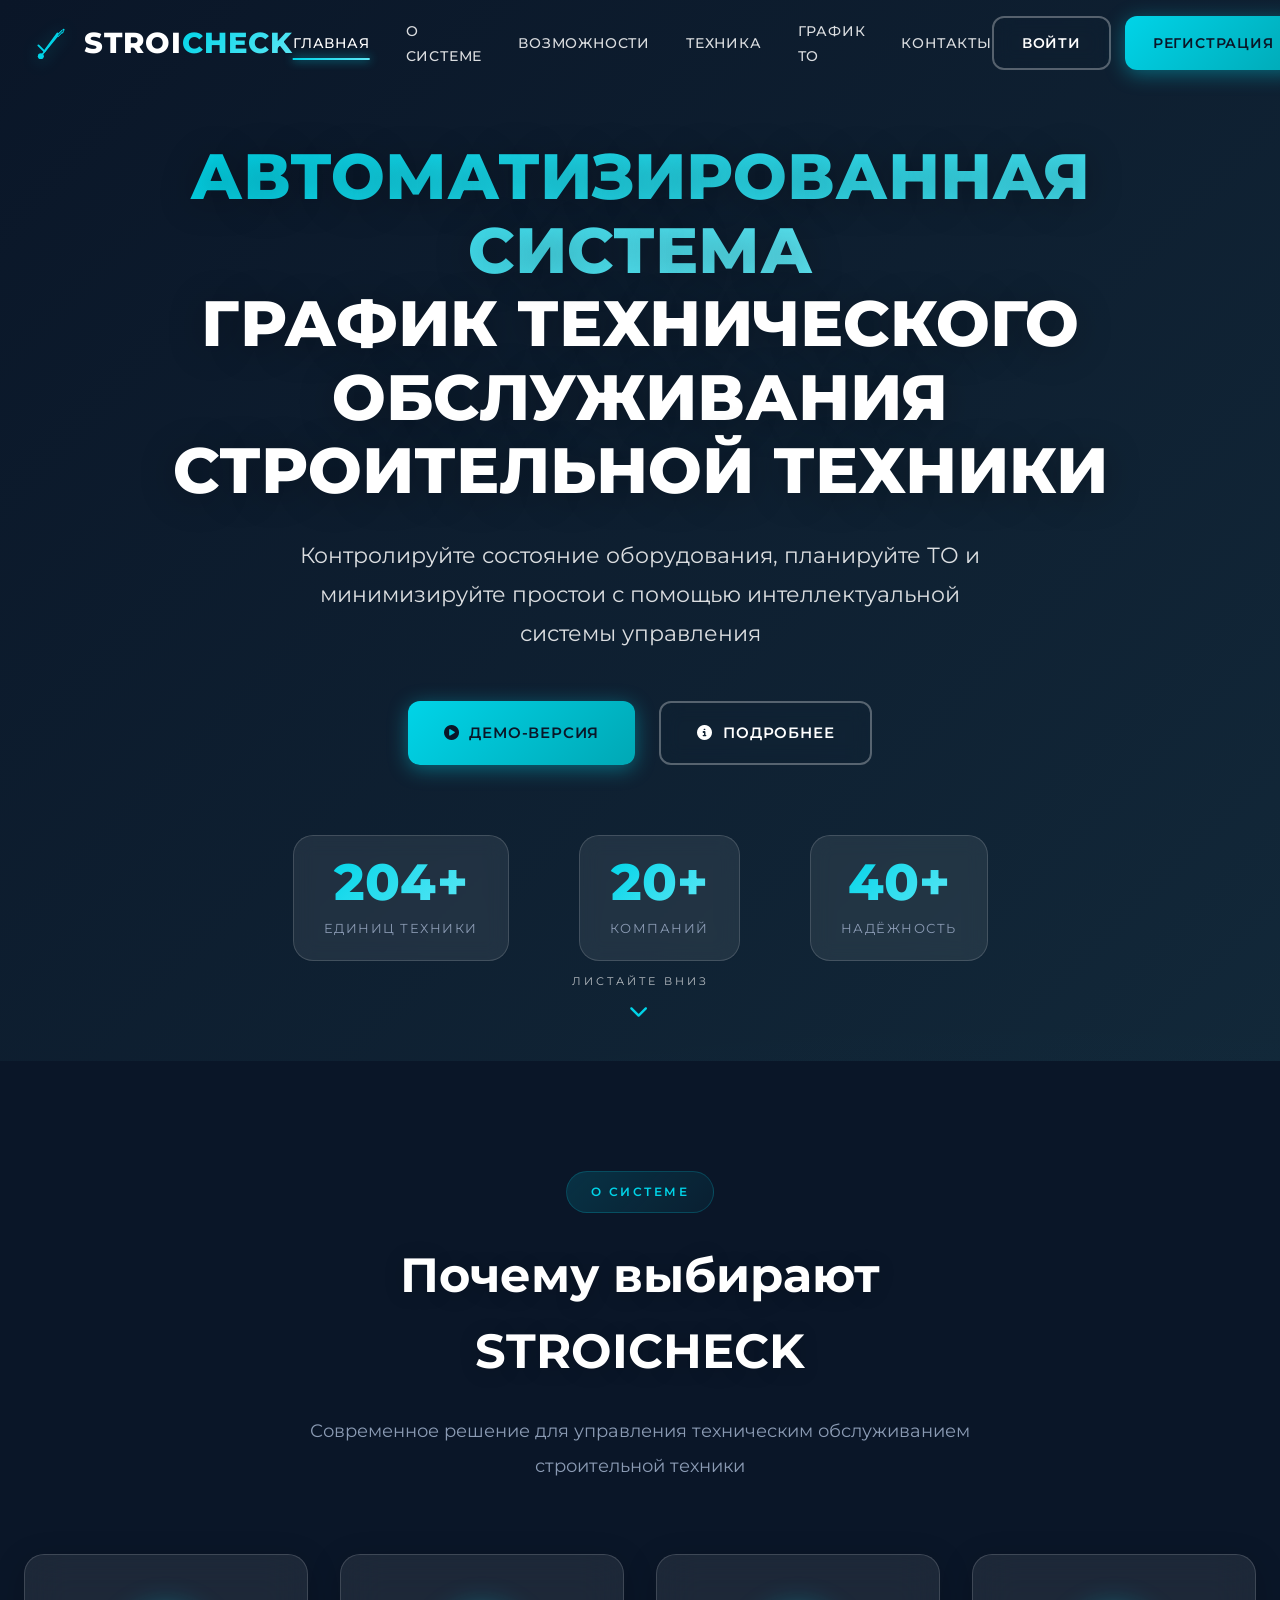
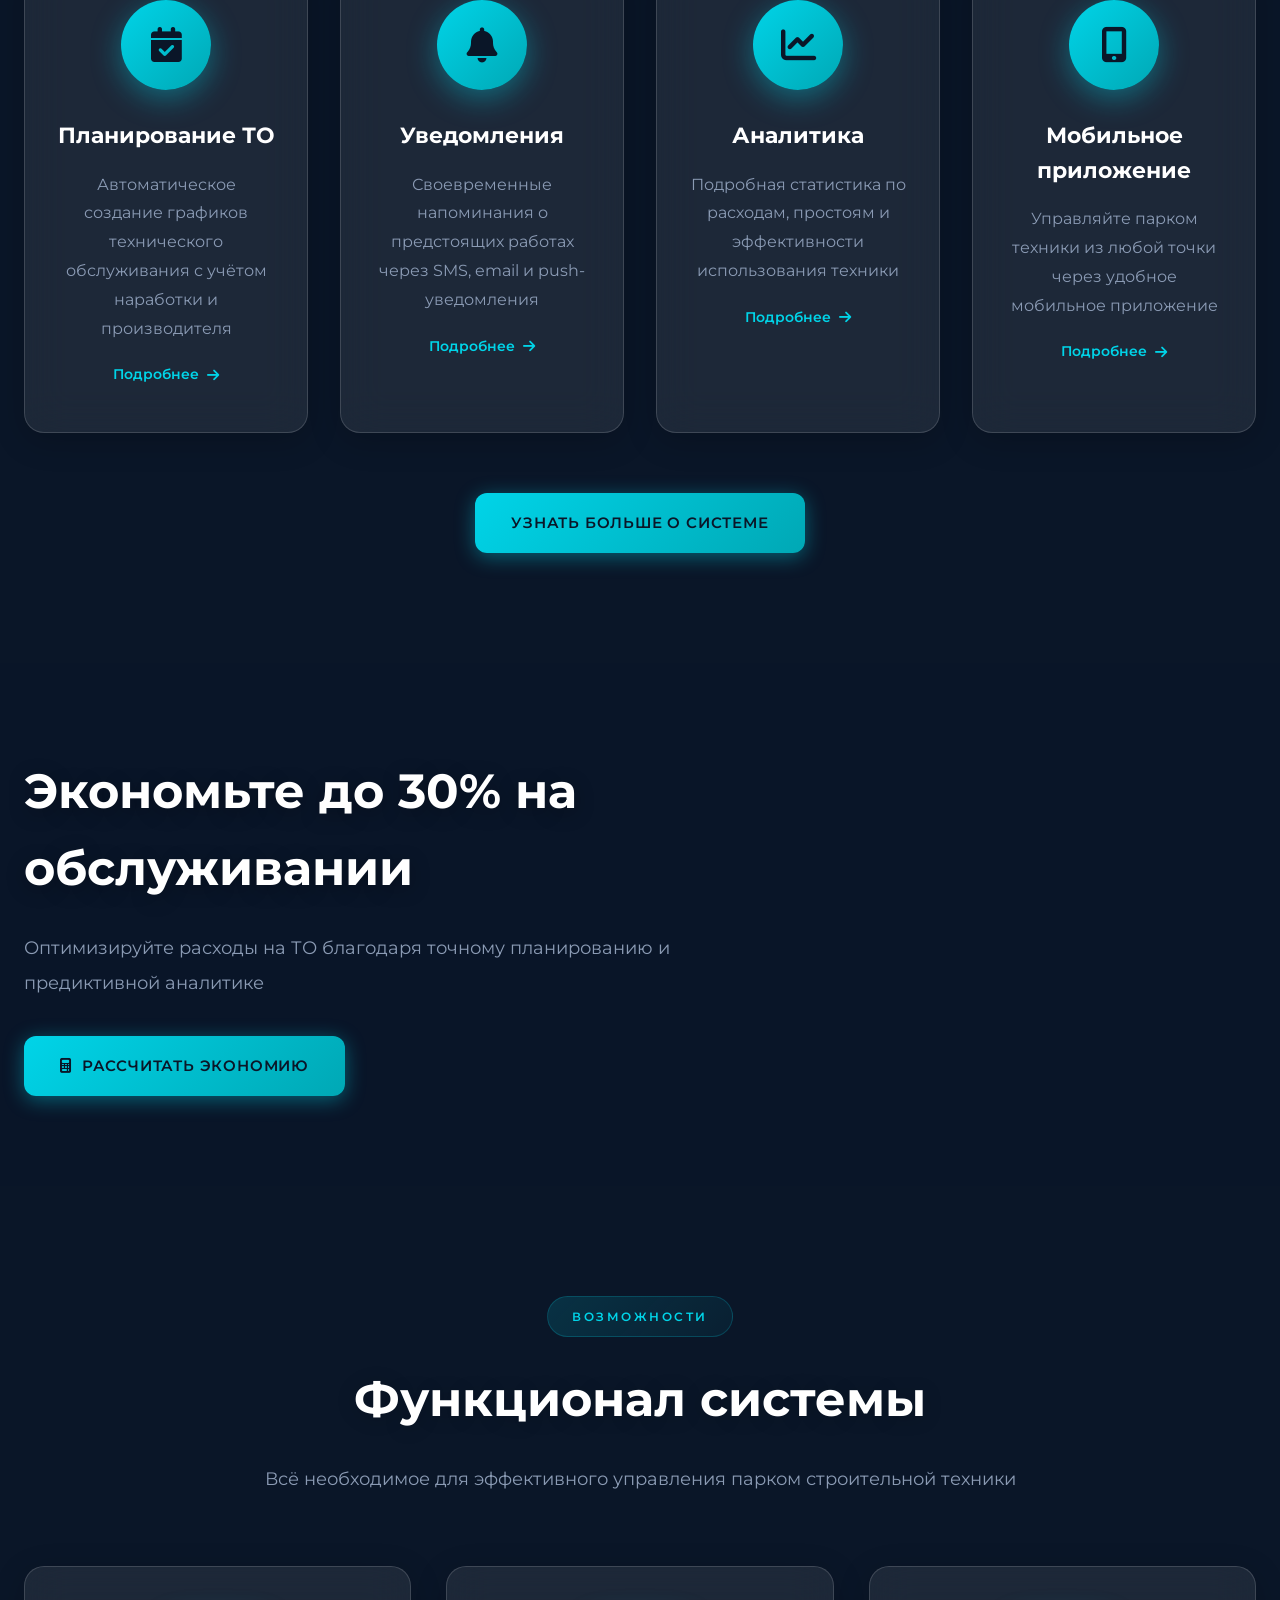
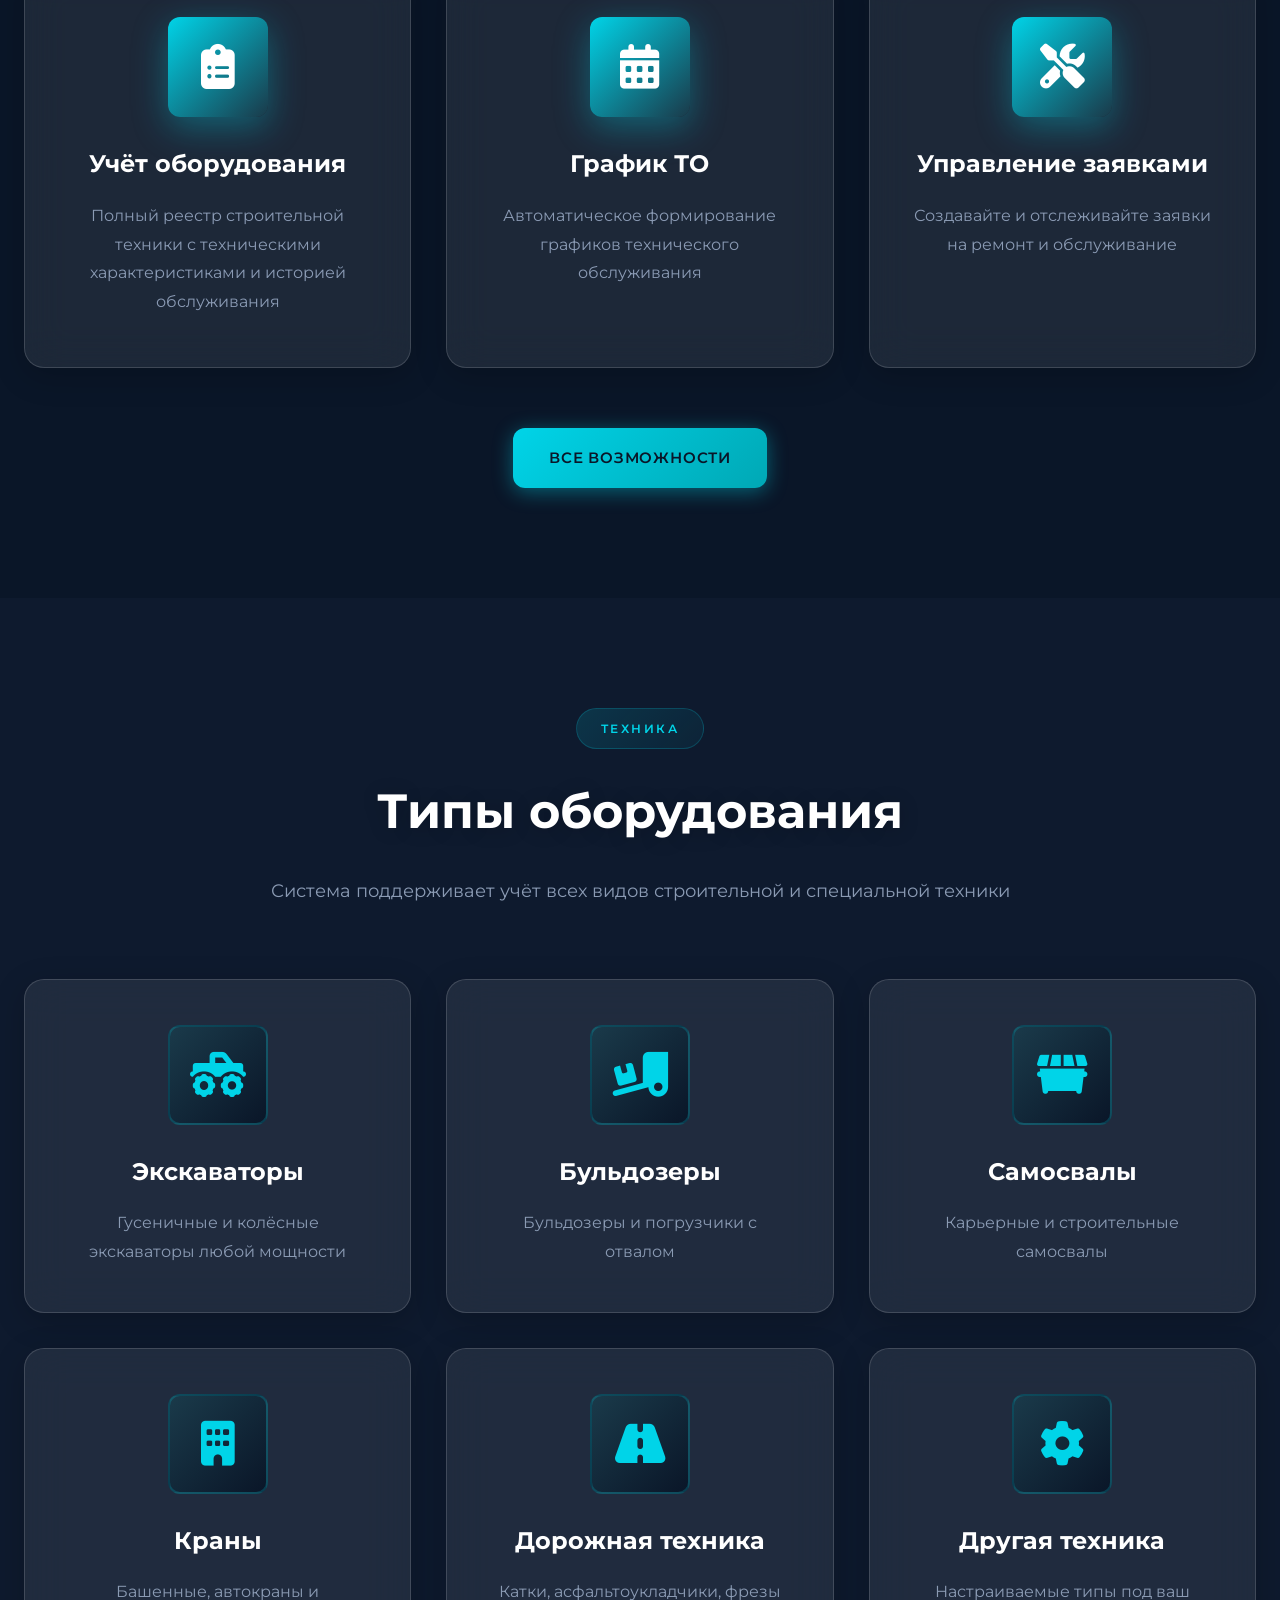
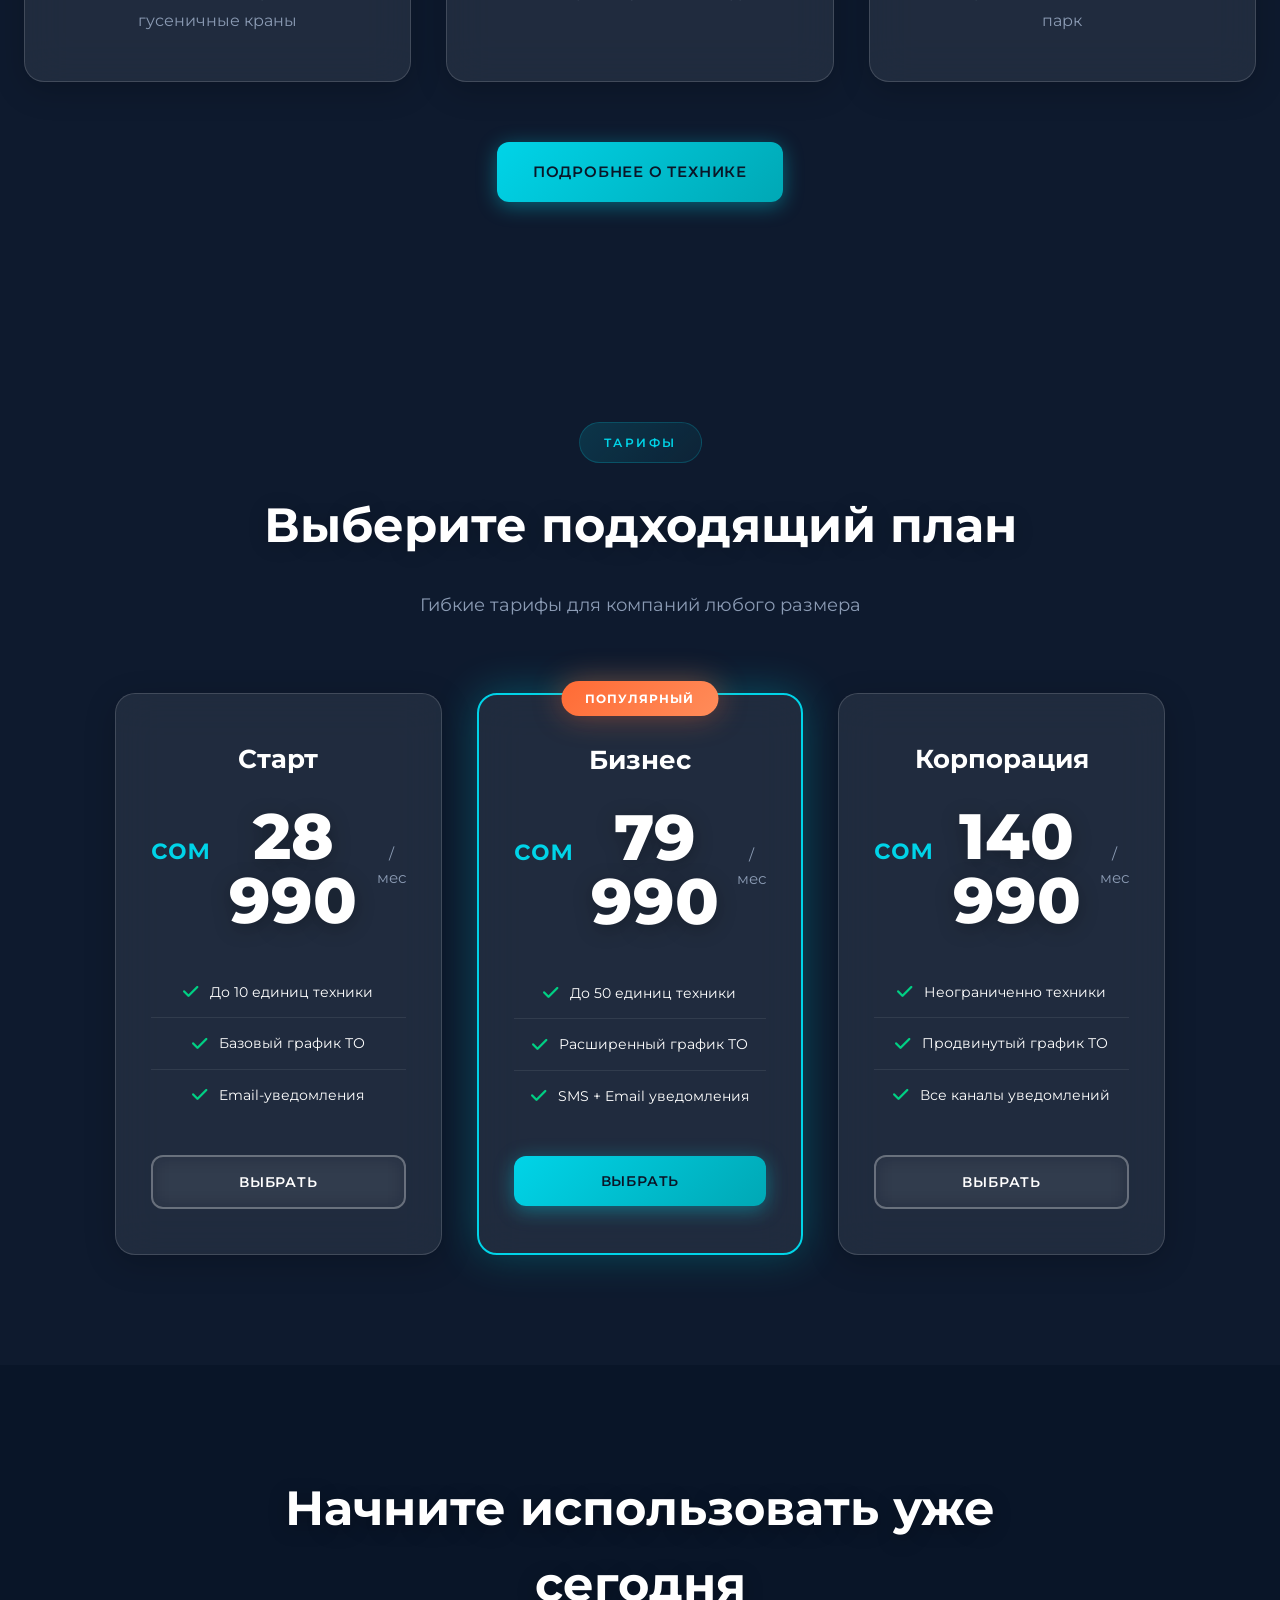
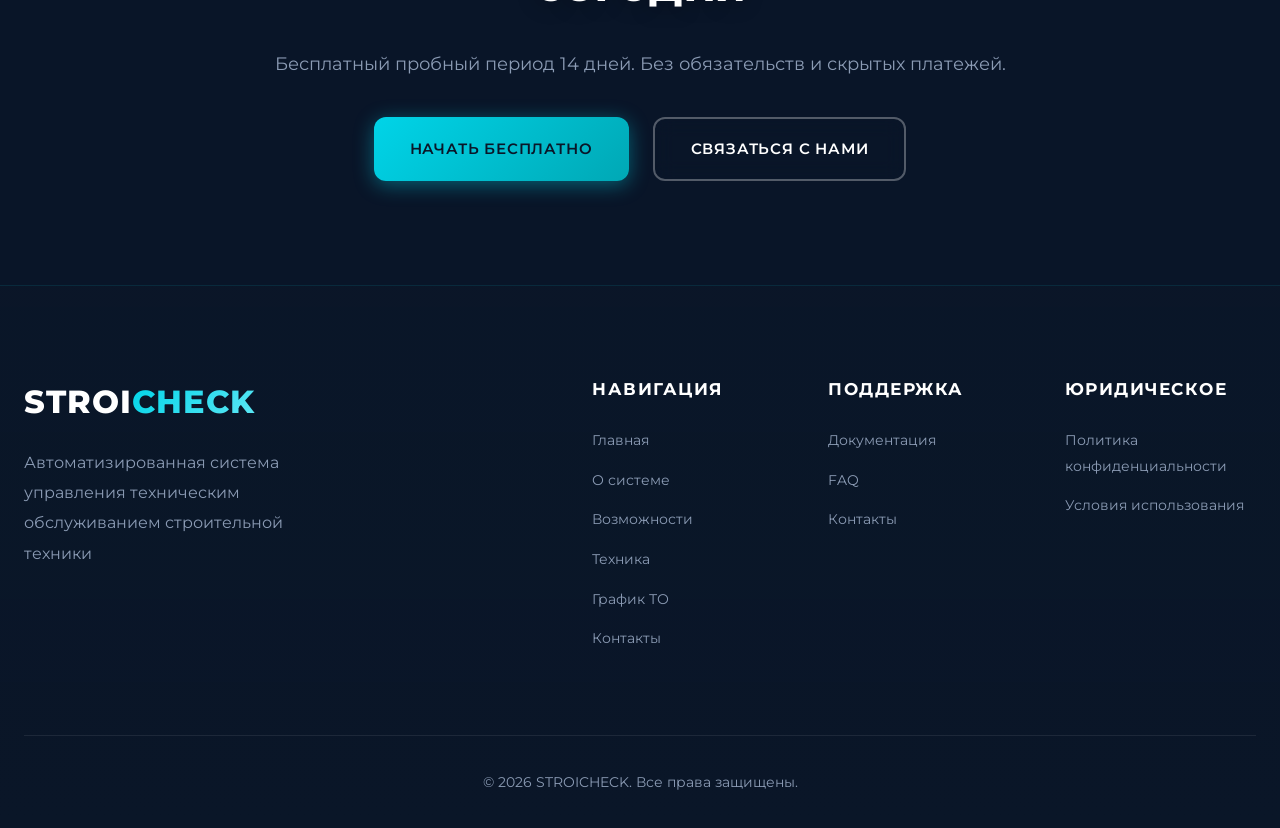
==== commit 552970c6: "Update pricing currency and amounts in index.html" ====
--- a/index.html
+++ b/index.html
@@ -303,8 +303,8 @@
                     <div class="pricing-header">
                         <h3>Старт</h3>
                         <div class="pricing-price">
-                            <span class="currency">₽</span>
-                            <span class="amount">2 990</span>
+                            <span class="currency">сом</span>
+                            <span class="amount">28 990</span>
                             <span class="period">/мес</span>
                         </div>
                     </div>
@@ -320,8 +320,8 @@
                     <div class="pricing-header">
                         <h3>Бизнес</h3>
                         <div class="pricing-price">
-                            <span class="currency">₽</span>
-                            <span class="amount">7 990</span>
+                            <span class="currency">сом</span>
+                            <span class="amount">79 990</span>
                             <span class="period">/мес</span>
                         </div>
                     </div>
@@ -336,8 +336,8 @@
                     <div class="pricing-header">
                         <h3>Корпорация</h3>
                         <div class="pricing-price">
-                            <span class="currency">₽</span>
-                            <span class="amount">19 990</span>
+                            <span class="currency">сом</span>
+                            <span class="amount">140 990</span>
                             <span class="period">/мес</span>
                         </div>
                     </div>
@@ -428,4 +428,4 @@
     <script src="main.js"></script>
 </body>
 
-</html>+</html>
